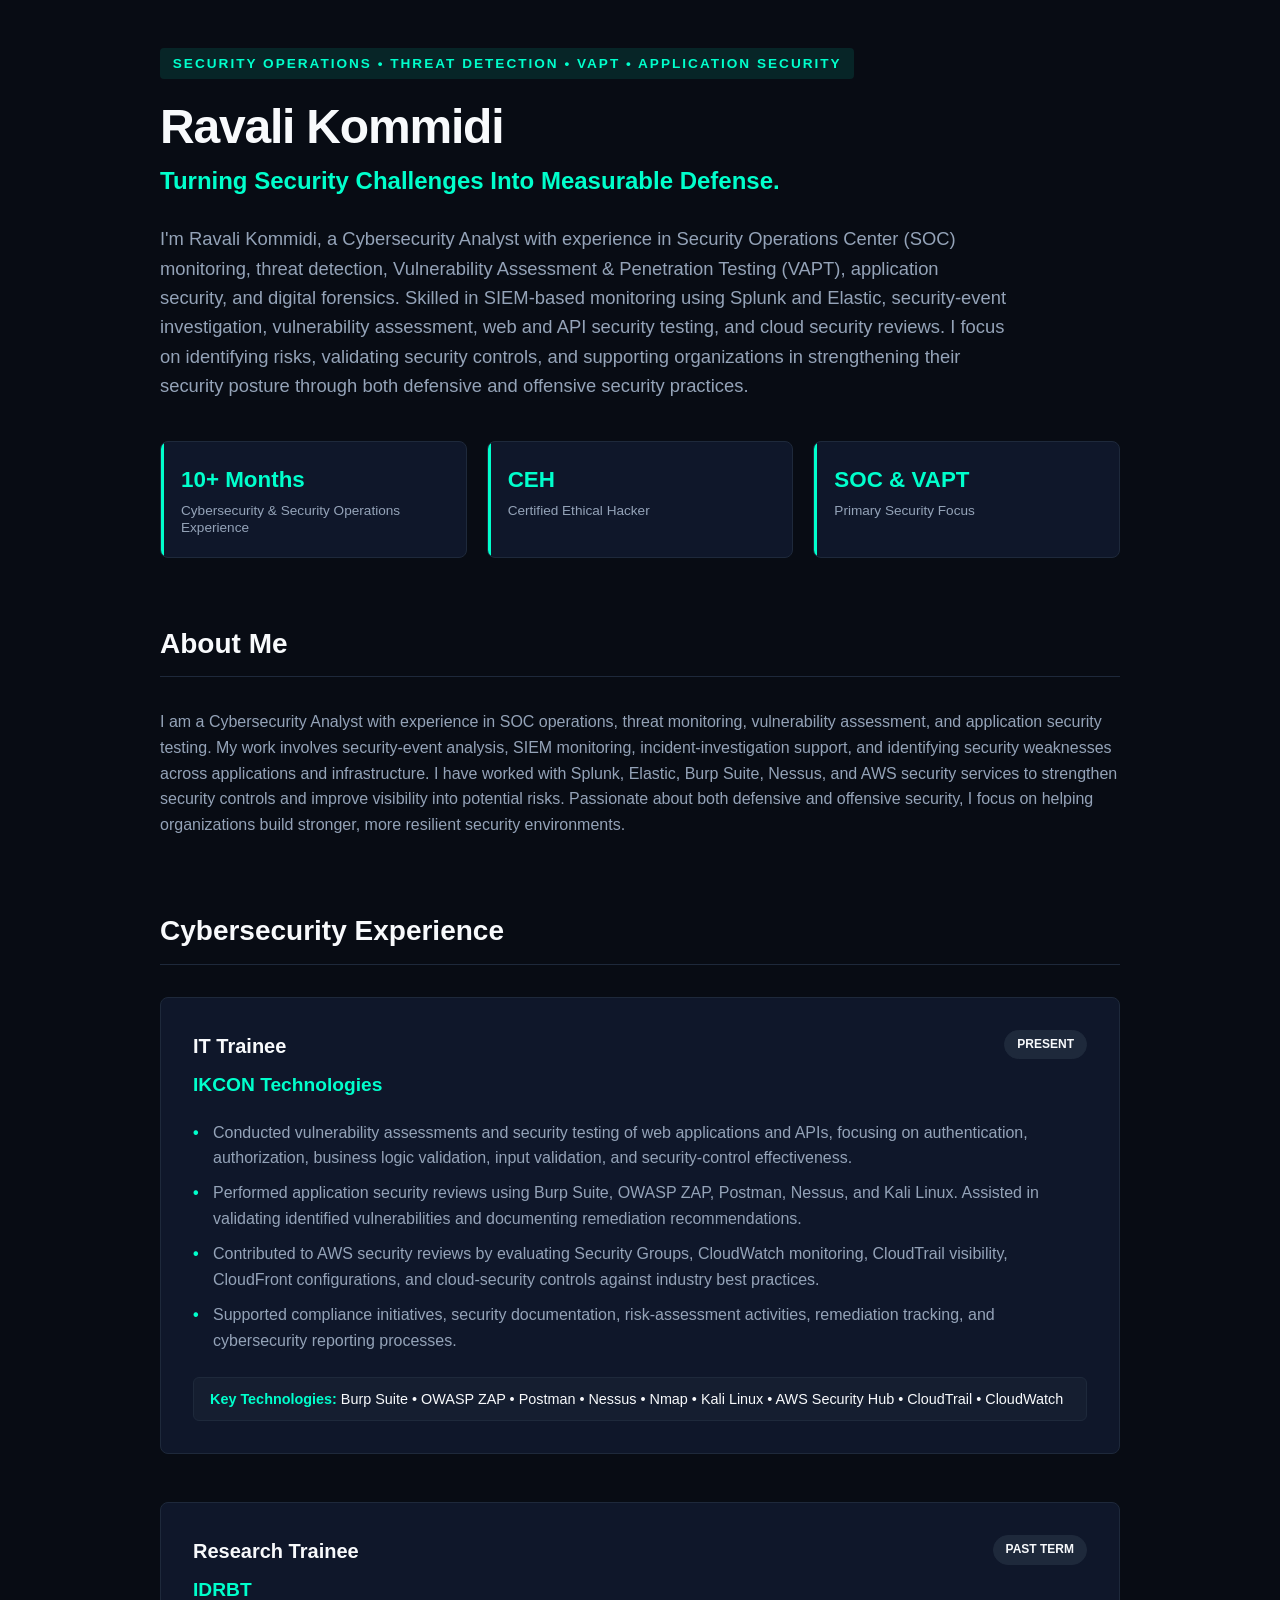
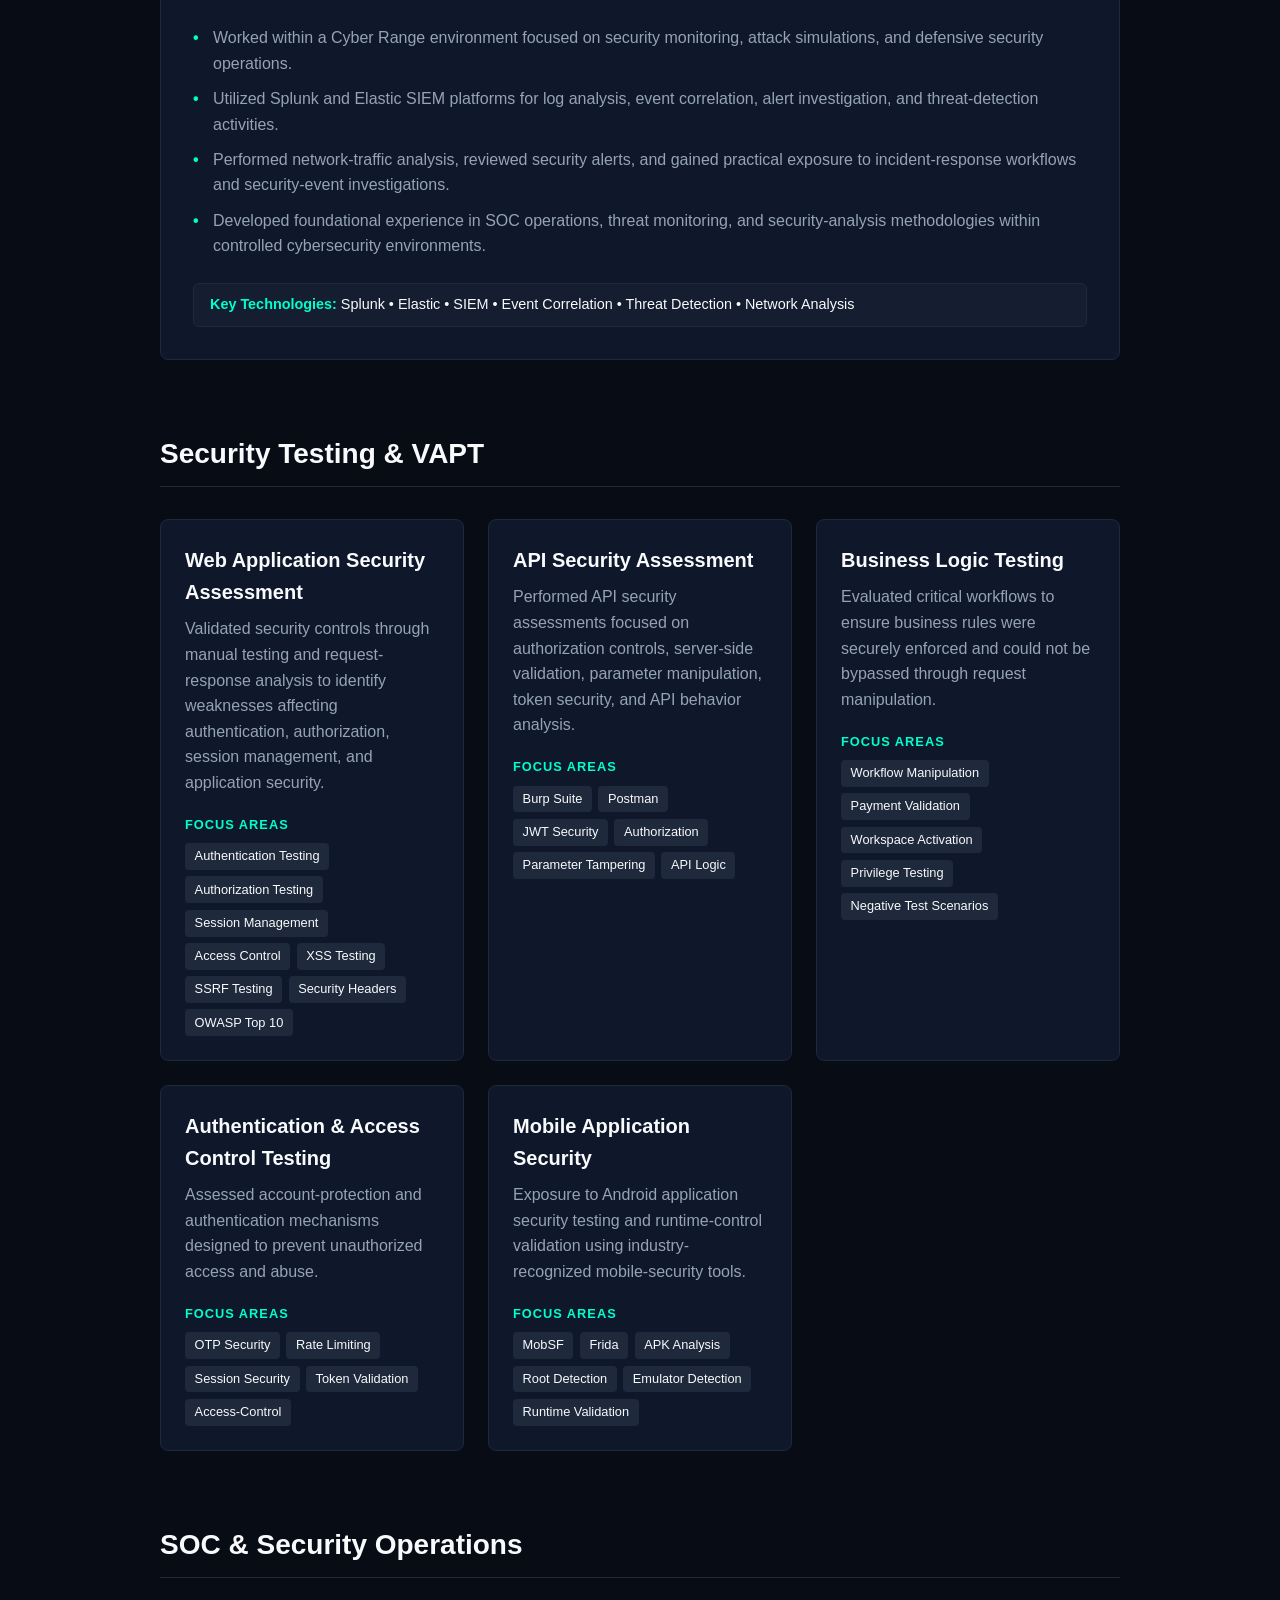
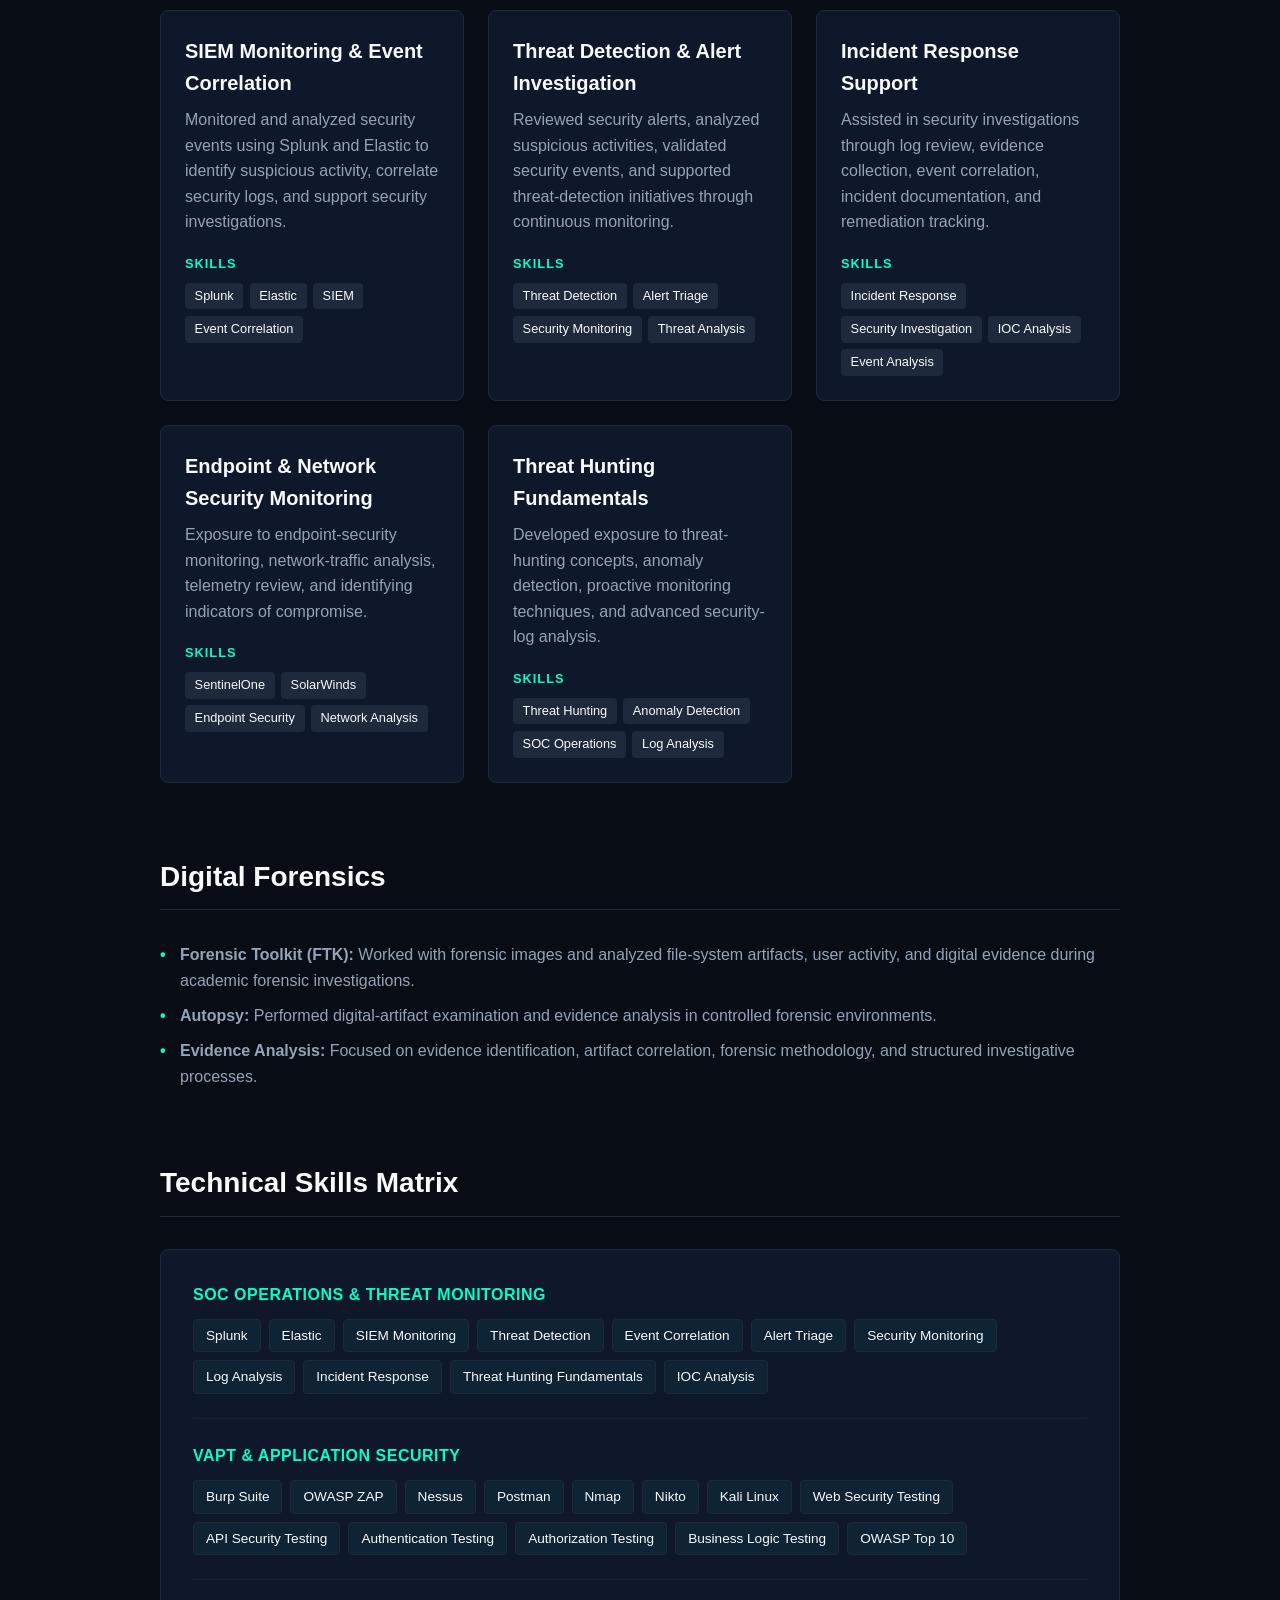
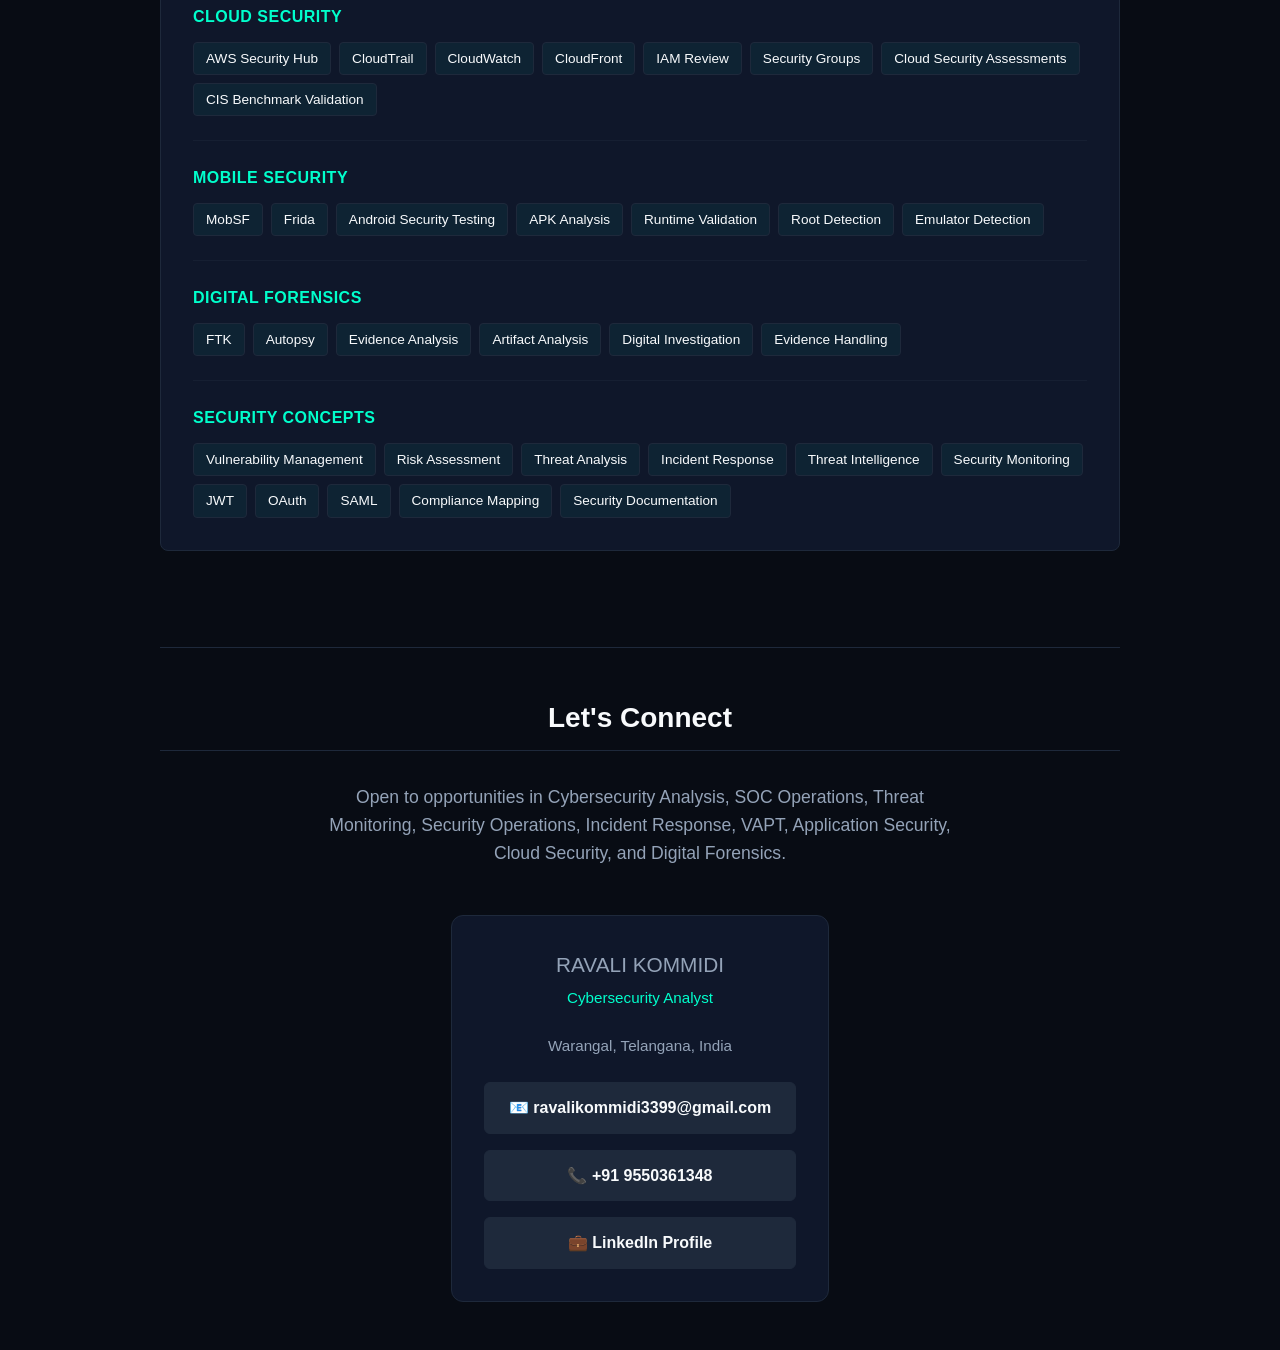
==== index.html @ e57cf54b "Rename portfolio.html to index.html" ====
<!DOCTYPE html>
<html lang="en">
<head>
    <meta charset="UTF-8">
    <meta name="viewport" content="width=device-width, initial-scale=1.0">
    <title>Ravali Kommidi | Cybersecurity Portfolio</title>
    <style>
        :root {
            --bg-color: #080c14;
            --card-bg: #0f172a;
            --text-main: #f8fafc;
            --text-muted: #94a3b8;
            --accent: #00ffcc;
            --accent-glow: rgba(0, 255, 204, 0.1);
            --border: #1e293b;
        }

        * {
            box-sizing: border-box;
            margin: 0;
            padding: 0;
        }

        body {
            background-color: var(--bg-color);
            color: var(--text-main);
            font-family: -apple-system, BlinkMacSystemFont, "Segoe UI", Roboto, sans-serif;
            line-height: 1.6;
            padding: 3rem 1.5rem;
        }

        .container {
            max-width: 960px;
            margin: 0 auto;
        }

        header {
            margin-bottom: 4rem;
        }

        .kicker {
            color: var(--accent);
            text-transform: uppercase;
            font-size: 0.85rem;
            letter-spacing: 2px;
            font-weight: 700;
            margin-bottom: 1.2rem;
            display: inline-block;
            background: var(--accent-glow);
            padding: 0.3rem 0.8rem;
            border-radius: 4px;
        }

        h1 {
            font-size: 3rem;
            line-height: 1.15;
            margin-bottom: 0.5rem;
            font-weight: 800;
            letter-spacing: -0.025em;
        }

        .tagline {
            font-size: 1.5rem;
            color: var(--accent);
            font-weight: 600;
            margin-bottom: 1.5rem;
        }

        .lead {
            font-size: 1.15rem;
            color: var(--text-muted);
            max-width: 850px;
            margin-bottom: 2.5rem;
        }

        .metrics-grid {
            display: grid;
            grid-template-columns: repeat(auto-fit, minmax(220px, 1fr));
            gap: 1.25rem;
            margin-bottom: 2rem;
        }

        .metric-card {
            background: var(--card-bg);
            border: 1px solid var(--border);
            padding: 1.25rem;
            border-radius: 8px;
            position: relative;
            overflow: hidden;
        }

        .metric-card::before {
            content: '';
            position: absolute;
            top: 0;
            left: 0;
            width: 3px;
            height: 100%;
            background: var(--accent);
        }

        .metric-card strong {
            font-size: 1.4rem;
            color: var(--accent);
            display: block;
            margin-bottom: 0.25rem;
        }

        .metric-card span {
            display: block;
            font-size: 0.85rem;
            color: var(--text-muted);
            line-height: 1.3;
        }

        section {
            margin-bottom: 4.5rem;
        }

        h2 {
            font-size: 1.75rem;
            border-bottom: 1px solid var(--border);
            padding-bottom: 0.6rem;
            margin-bottom: 2rem;
            color: var(--text-main);
        }

        h3 {
            font-size: 1.25rem;
            color: var(--text-main);
            margin-bottom: 0.5rem;
        }

        p {
            color: var(--text-muted);
            margin-bottom: 1.2rem;
        }

        ul {
            list-style: none;
            margin-bottom: 1.5rem;
        }

        li {
            color: var(--text-muted);
            position: relative;
            padding-left: 1.25rem;
            margin-bottom: 0.6rem;
        }

        li::before {
            content: '•';
            color: var(--accent);
            position: absolute;
            left: 0;
            font-weight: bold;
        }

        .timeline-item {
            margin-bottom: 3rem;
            background: var(--card-bg);
            border: 1px solid var(--border);
            padding: 2rem;
            border-radius: 8px;
        }

        .item-header {
            display: flex;
            justify-content: space-between;
            align-items: flex-start;
            flex-wrap: wrap;
            gap: 0.5rem;
            margin-bottom: 1.2rem;
        }

        .item-company {
            color: var(--accent);
            font-weight: 700;
            font-size: 1.2rem;
        }

        .item-badge {
            background: #1e293b;
            color: var(--text-main);
            font-size: 0.75rem;
            padding: 0.25rem 0.75rem;
            border-radius: 50px;
            text-transform: uppercase;
            font-weight: 600;
            border: 1px solid var(--border);
        }

        .tech-keys {
            margin-top: 1rem;
            font-size: 0.9rem;
            color: var(--text-main);
            background: rgba(30, 41, 59, 0.4);
            padding: 0.6rem 1rem;
            border-radius: 6px;
            border: 1px solid var(--border);
        }

        .tech-keys strong {
            color: var(--accent);
        }

        .domain-grid {
            display: grid;
            grid-template-columns: repeat(auto-fit, minmax(280px, 1fr));
            gap: 1.5rem;
        }

        .domain-card {
            background: var(--card-bg);
            border: 1px solid var(--border);
            padding: 1.5rem;
            border-radius: 8px;
            transition: border-color 0.25s;
        }

        .domain-card:hover {
            border-color: var(--accent);
        }

        .focus-title {
            font-size: 0.8rem;
            text-transform: uppercase;
            color: var(--accent);
            letter-spacing: 1px;
            margin-top: 1rem;
            margin-bottom: 0.5rem;
            font-weight: 700;
        }

        .focus-tags {
            display: flex;
            flex-wrap: wrap;
            gap: 0.4rem;
        }

        .focus-tag {
            background: #1e293b;
            color: var(--text-main);
            font-size: 0.8rem;
            padding: 0.2rem 0.6rem;
            border-radius: 4px;
        }

        .skills-container {
            background: var(--card-bg);
            border: 1px solid var(--border);
            padding: 2rem;
            border-radius: 8px;
        }

        .skills-row {
            margin-bottom: 1.5rem;
            padding-bottom: 1.5rem;
            border-bottom: 1px solid rgba(30, 41, 59, 0.5);
        }

        .skills-row:last-child {
            margin-bottom: 0;
            padding-bottom: 0;
            border-bottom: none;
        }

        .skills-row h3 {
            font-size: 1rem;
            color: var(--accent);
            margin-bottom: 0.75rem;
            text-transform: uppercase;
            letter-spacing: 0.5px;
        }

        .skills-list {
            display: flex;
            flex-wrap: wrap;
            gap: 0.5rem;
        }

        .skill-badge {
            background: rgba(0, 255, 204, 0.05);
            color: var(--text-main);
            border: 1px solid var(--border);
            font-size: 0.85rem;
            padding: 0.3rem 0.75rem;
            border-radius: 4px;
        }

        footer {
            border-top: 1px solid var(--border);
            padding-top: 3rem;
            margin-top: 6rem;
            text-align: center;
        }

        .connect-box {
            background: var(--card-bg);
            border: 1px solid var(--border);
            padding: 2rem;
            border-radius: 12px;
            display: inline-block;
            min-width: 320px;
            margin-top: 1.5rem;
        }

        .links-flex {
            display: flex;
            flex-direction: column;
            gap: 1rem;
            margin-top: 1.5rem;
        }

        .btn-link {
            background: #1e293b;
            color: var(--text-main);
            text-decoration: none;
            padding: 0.75rem 1.5rem;
            border-radius: 6px;
            font-weight: 600;
            border: 1px solid var(--border);
            transition: all 0.2s;
        }

        .btn-link:hover {
            background: var(--accent);
            color: var(--bg-color);
            border-color: var(--accent);
        }
    </style>
</head>
<body>

<div class="container">

    <header>
        <div class="kicker">
            Security Operations • Threat Detection • VAPT • Application Security
        </div>
        <h1>Ravali Kommidi</h1>
        <div class="tagline">Turning Security Challenges Into Measurable Defense.</div>
        <p class="lead">
            I'm Ravali Kommidi, a Cybersecurity Analyst with experience in Security Operations Center (SOC) monitoring, threat detection, Vulnerability Assessment & Penetration Testing (VAPT), application security, and digital forensics. Skilled in SIEM-based monitoring using Splunk and Elastic, security-event investigation, vulnerability assessment, web and API security testing, and cloud security reviews. I focus on identifying risks, validating security controls, and supporting organizations in strengthening their security posture through both defensive and offensive security practices.
        </p>

        <div class="metrics-grid">
            <div class="metric-card">
                <strong>10+ Months</strong>
                <span>Cybersecurity & Security Operations Experience</span>
            </div>
            <div class="metric-card">
                <strong>CEH</strong>
                <span>Certified Ethical Hacker</span>
            </div>
            <div class="metric-card">
                <strong>SOC & VAPT</strong>
                <span>Primary Security Focus</span>
            </div>
        </div>
    </header>

    <section>
        <h2>About Me</h2>
        <p>
            I am a Cybersecurity Analyst with experience in SOC operations, threat monitoring, vulnerability assessment, and application security testing. My work involves security-event analysis, SIEM monitoring, incident-investigation support, and identifying security weaknesses across applications and infrastructure. I have worked with Splunk, Elastic, Burp Suite, Nessus, and AWS security services to strengthen security controls and improve visibility into potential risks. Passionate about both defensive and offensive security, I focus on helping organizations build stronger, more resilient security environments.
        </p>
    </section>

    <section>
        <h2>Cybersecurity Experience</h2>
        
        <div class="timeline-item">
            <div class="item-header">
                <div>
                    <h3>IT Trainee</h3>
                    <div class="item-company">IKCON Technologies</div>
                </div>
                <span class="item-badge">Present</span>
            </div>
            <ul>
                <li>Conducted vulnerability assessments and security testing of web applications and APIs, focusing on authentication, authorization, business logic validation, input validation, and security-control effectiveness.</li>
                <li>Performed application security reviews using Burp Suite, OWASP ZAP, Postman, Nessus, and Kali Linux. Assisted in validating identified vulnerabilities and documenting remediation recommendations.</li>
                <li>Contributed to AWS security reviews by evaluating Security Groups, CloudWatch monitoring, CloudTrail visibility, CloudFront configurations, and cloud-security controls against industry best practices.</li>
                <li>Supported compliance initiatives, security documentation, risk-assessment activities, remediation tracking, and cybersecurity reporting processes.</li>
            </ul>
            <div class="tech-keys">
                <strong>Key Technologies:</strong> Burp Suite • OWASP ZAP • Postman • Nessus • Nmap • Kali Linux • AWS Security Hub • CloudTrail • CloudWatch
            </div>
        </div>

        <div class="timeline-item">
            <div class="item-header">
                <div>
                    <h3>Research Trainee</h3>
                    <div class="item-company">IDRBT</div>
                </div>
                <span class="item-badge">Past Term</span>
            </div>
            <ul>
                <li>Worked within a Cyber Range environment focused on security monitoring, attack simulations, and defensive security operations.</li>
                <li>Utilized Splunk and Elastic SIEM platforms for log analysis, event correlation, alert investigation, and threat-detection activities.</li>
                <li>Performed network-traffic analysis, reviewed security alerts, and gained practical exposure to incident-response workflows and security-event investigations.</li>
                <li>Developed foundational experience in SOC operations, threat monitoring, and security-analysis methodologies within controlled cybersecurity environments.</li>
            </ul>
            <div class="tech-keys">
                <strong>Key Technologies:</strong> Splunk • Elastic • SIEM • Event Correlation • Threat Detection • Network Analysis
            </div>
        </div>
    </section>

    <section>
        <h2>Security Testing & VAPT</h2>
        <div class="domain-grid">
            
            <div class="domain-card">
                <h3>Web Application Security Assessment</h3>
                <p>Validated security controls through manual testing and request-response analysis to identify weaknesses affecting authentication, authorization, session management, and application security.</p>
                <div class="focus-title">Focus Areas</div>
                <div class="focus-tags">
                    <span class="focus-tag">Authentication Testing</span><span class="focus-tag">Authorization Testing</span>
                    <span class="focus-tag">Session Management</span><span class="focus-tag">Access Control</span>
                    <span class="focus-tag">XSS Testing</span><span class="focus-tag">SSRF Testing</span>
                    <span class="focus-tag">Security Headers</span><span class="focus-tag">OWASP Top 10</span>
                </div>
            </div>

            <div class="domain-card">
                <h3>API Security Assessment</h3>
                <p>Performed API security assessments focused on authorization controls, server-side validation, parameter manipulation, token security, and API behavior analysis.</p>
                <div class="focus-title">Focus Areas</div>
                <div class="focus-tags">
                    <span class="focus-tag">Burp Suite</span><span class="focus-tag">Postman</span>
                    <span class="focus-tag">JWT Security</span><span class="focus-tag">Authorization</span>
                    <span class="focus-tag">Parameter Tampering</span><span class="focus-tag">API Logic</span>
                </div>
            </div>

            <div class="domain-card">
                <h3>Business Logic Testing</h3>
                <p>Evaluated critical workflows to ensure business rules were securely enforced and could not be bypassed through request manipulation.</p>
                <div class="focus-title">Focus Areas</div>
                <div class="focus-tags">
                    <span class="focus-tag">Workflow Manipulation</span><span class="focus-tag">Payment Validation</span>
                    <span class="focus-tag">Workspace Activation</span><span class="focus-tag">Privilege Testing</span>
                    <span class="focus-tag">Negative Test Scenarios</span>
                </div>
            </div>

            <div class="domain-card">
                <h3>Authentication & Access Control Testing</h3>
                <p>Assessed account-protection and authentication mechanisms designed to prevent unauthorized access and abuse.</p>
                <div class="focus-title">Focus Areas</div>
                <div class="focus-tags">
                    <span class="focus-tag">OTP Security</span><span class="focus-tag">Rate Limiting</span>
                    <span class="focus-tag">Session Security</span><span class="focus-tag">Token Validation</span>
                    <span class="focus-tag">Access-Control</span>
                </div>
            </div>

            <div class="domain-card">
                <h3>Mobile Application Security</h3>
                <p>Exposure to Android application security testing and runtime-control validation using industry-recognized mobile-security tools.</p>
                <div class="focus-title">Focus Areas</div>
                <div class="focus-tags">
                    <span class="focus-tag">MobSF</span><span class="focus-tag">Frida</span>
                    <span class="focus-tag">APK Analysis</span><span class="focus-tag">Root Detection</span>
                    <span class="focus-tag">Emulator Detection</span><span class="focus-tag">Runtime Validation</span>
                </div>
            </div>

        </div>
    </section>

    <section>
        <h2>SOC & Security Operations</h2>
        <div class="domain-grid">
            
            <div class="domain-card">
                <h3>SIEM Monitoring & Event Correlation</h3>
                <p>Monitored and analyzed security events using Splunk and Elastic to identify suspicious activity, correlate security logs, and support security investigations.</p>
                <div class="focus-title">Skills</div>
                <div class="focus-tags">
                    <span class="focus-tag">Splunk</span><span class="focus-tag">Elastic</span>
                    <span class="focus-tag">SIEM</span><span class="focus-tag">Event Correlation</span>
                </div>
            </div>

            <div class="domain-card">
                <h3>Threat Detection & Alert Investigation</h3>
                <p>Reviewed security alerts, analyzed suspicious activities, validated security events, and supported threat-detection initiatives through continuous monitoring.</p>
                <div class="focus-title">Skills</div>
                <div class="focus-tags">
                    <span class="focus-tag">Threat Detection</span><span class="focus-tag">Alert Triage</span>
                    <span class="focus-tag">Security Monitoring</span><span class="focus-tag">Threat Analysis</span>
                </div>
            </div>

            <div class="domain-card">
                <h3>Incident Response Support</h3>
                <p>Assisted in security investigations through log review, evidence collection, event correlation, incident documentation, and remediation tracking.</p>
                <div class="focus-title">Skills</div>
                <div class="focus-tags">
                    <span class="focus-tag">Incident Response</span><span class="focus-tag">Security Investigation</span>
                    <span class="focus-tag">IOC Analysis</span><span class="focus-tag">Event Analysis</span>
                </div>
            </div>

            <div class="domain-card">
                <h3>Endpoint & Network Security Monitoring</h3>
                <p>Exposure to endpoint-security monitoring, network-traffic analysis, telemetry review, and identifying indicators of compromise.</p>
                <div class="focus-title">Skills</div>
                <div class="focus-tags">
                    <span class="focus-tag">SentinelOne</span><span class="focus-tag">SolarWinds</span>
                    <span class="skill-tag" style="background:#1e293b; color:var(--text-main); font-size:0.8rem; padding:0.2rem 0.6rem; border-radius:4px;">Endpoint Security</span>
                    <span class="skill-tag" style="background:#1e293b; color:var(--text-main); font-size:0.8rem; padding:0.2rem 0.6rem; border-radius:4px;">Network Analysis</span>
                </div>
            </div>

            <div class="domain-card">
                <h3>Threat Hunting Fundamentals</h3>
                <p>Developed exposure to threat-hunting concepts, anomaly detection, proactive monitoring techniques, and advanced security-log analysis.</p>
                <div class="focus-title">Skills</div>
                <div class="focus-tags">
                    <span class="focus-tag">Threat Hunting</span><span class="focus-tag">Anomaly Detection</span>
                    <span class="focus-tag">SOC Operations</span><span class="focus-tag">Log Analysis</span>
                </div>
            </div>

        </div>
    </section>

    <section>
        <h2>Digital Forensics</h2>
        <ul>
            <li><strong>Forensic Toolkit (FTK):</strong> Worked with forensic images and analyzed file-system artifacts, user activity, and digital evidence during academic forensic investigations.</li>
            <li><strong>Autopsy:</strong> Performed digital-artifact examination and evidence analysis in controlled forensic environments.</li>
            <li><strong>Evidence Analysis:</strong> Focused on evidence identification, artifact correlation, forensic methodology, and structured investigative processes.</li>
        </ul>
    </section>

    <section>
        <h2>Technical Skills Matrix</h2>
        <div class="skills-container">
            
            <div class="skills-row">
                <h3>SOC Operations & Threat Monitoring</h3>
                <div class="skills-list">
                    <span class="skill-badge">Splunk</span><span class="skill-badge">Elastic</span>
                    <span class="skill-badge">SIEM Monitoring</span><span class="skill-badge">Threat Detection</span>
                    <span class="skill-badge">Event Correlation</span><span class="skill-badge">Alert Triage</span>
                    <span class="skill-badge">Security Monitoring</span><span class="skill-badge">Log Analysis</span>
                    <span class="skill-badge">Incident Response</span><span class="skill-badge">Threat Hunting Fundamentals</span>
                    <span class="skill-badge">IOC Analysis</span>
                </div>
            </div>

            <div class="skills-row">
                <h3>VAPT & Application Security</h3>
                <div class="skills-list">
                    <span class="skill-badge">Burp Suite</span><span class="skill-badge">OWASP ZAP</span>
                    <span class="skill-badge">Nessus</span><span class="skill-badge">Postman</span>
                    <span class="skill-badge">Nmap</span><span class="skill-badge">Nikto</span>
                    <span class="skill-badge">Kali Linux</span><span class="skill-badge">Web Security Testing</span>
                    <span class="skill-badge">API Security Testing</span><span class="skill-badge">Authentication Testing</span>
                    <span class="skill-badge">Authorization Testing</span><span class="skill-badge">Business Logic Testing</span>
                    <span class="skill-badge">OWASP Top 10</span>
                </div>
            </div>

            <div class="skills-row">
                <h3>Cloud Security</h3>
                <div class="skills-list">
                    <span class="skill-badge">AWS Security Hub</span><span class="skill-badge">CloudTrail</span>
                    <span class="skill-badge">CloudWatch</span><span class="skill-badge">CloudFront</span>
                    <span class="skill-badge">IAM Review</span><span class="skill-badge">Security Groups</span>
                    <span class="skill-badge">Cloud Security Assessments</span><span class="skill-badge">CIS Benchmark Validation</span>
                </div>
            </div>

            <div class="skills-row">
                <h3>Mobile Security</h3>
                <div class="skills-list">
                    <span class="skill-badge">MobSF</span><span class="skill-badge">Frida</span>
                    <span class="skill-badge">Android Security Testing</span><span class="skill-badge">APK Analysis</span>
                    <span class="skill-badge">Runtime Validation</span><span class="skill-badge">Root Detection</span>
                    <span class="skill-badge">Emulator Detection</span>
                </div>
            </div>

            <div class="skills-row">
                <h3>Digital Forensics</h3>
                <div class="skills-list">
                    <span class="skill-badge">FTK</span><span class="skill-badge">Autopsy</span>
                    <span class="skill-badge">Evidence Analysis</span><span class="skill-badge">Artifact Analysis</span>
                    <span class="skill-badge">Digital Investigation</span><span class="skill-badge">Evidence Handling</span>
                </div>
            </div>

            <div class="skills-row">
                <h3>Security Concepts</h3>
                <div class="skills-list">
                    <span class="skill-badge">Vulnerability Management</span><span class="skill-badge">Risk Assessment</span>
                    <span class="skill-badge">Threat Analysis</span><span class="skill-badge">Incident Response</span>
                    <span class="skill-badge">Threat Intelligence</span><span class="skill-badge">Security Monitoring</span>
                    <span class="skill-badge">JWT</span><span class="skill-badge">OAuth</span>
                    <span class="skill-badge">SAML</span><span class="skill-badge">Compliance Mapping</span>
                    <span class="skill-badge">Security Documentation</span>
                </div>
            </div>

        </div>
    </section>

    <footer>
        <h2>Let's Connect</h2>
        <p style="color: var(--text-muted); font-size: 1.1rem; max-width: 650px; margin: 0 auto 1.5rem auto;">
            Open to opportunities in Cybersecurity Analysis, SOC Operations, Threat Monitoring, Security Operations, Incident Response, VAPT, Application Security, Cloud Security, and Digital Forensics.
        </p>
        
        <div class="connect-box">
            <p style="font-size: 1.3rem; margin-bottom: 0.25rem;">RAVALI KOMMIDI</p>
            <p style="color: var(--accent); font-weight: normal; margin-bottom: 1.5rem; font-size: 0.95rem;">Cybersecurity Analyst</p>
            <p style="color: var(--text-muted); font-weight: normal; margin-bottom: 1.5rem; font-size: 0.95rem;">Warangal, Telangana, India</p>
            <div class="links-flex">
                <a href="mailto:ravalikommidi3399@gmail.com" class="btn-link">📧 ravalikommidi3399@gmail.com</a>
                <a href="tel:+919550361348" class="btn-link">📞 +91 9550361348</a>
                <a href="http://linkedin.com/in/kommidi-ravali-259216221" target="_blank" class="btn-link">💼 LinkedIn Profile</a>
            </div>
        </div>
    </footer>

</div>

</body>
</html>
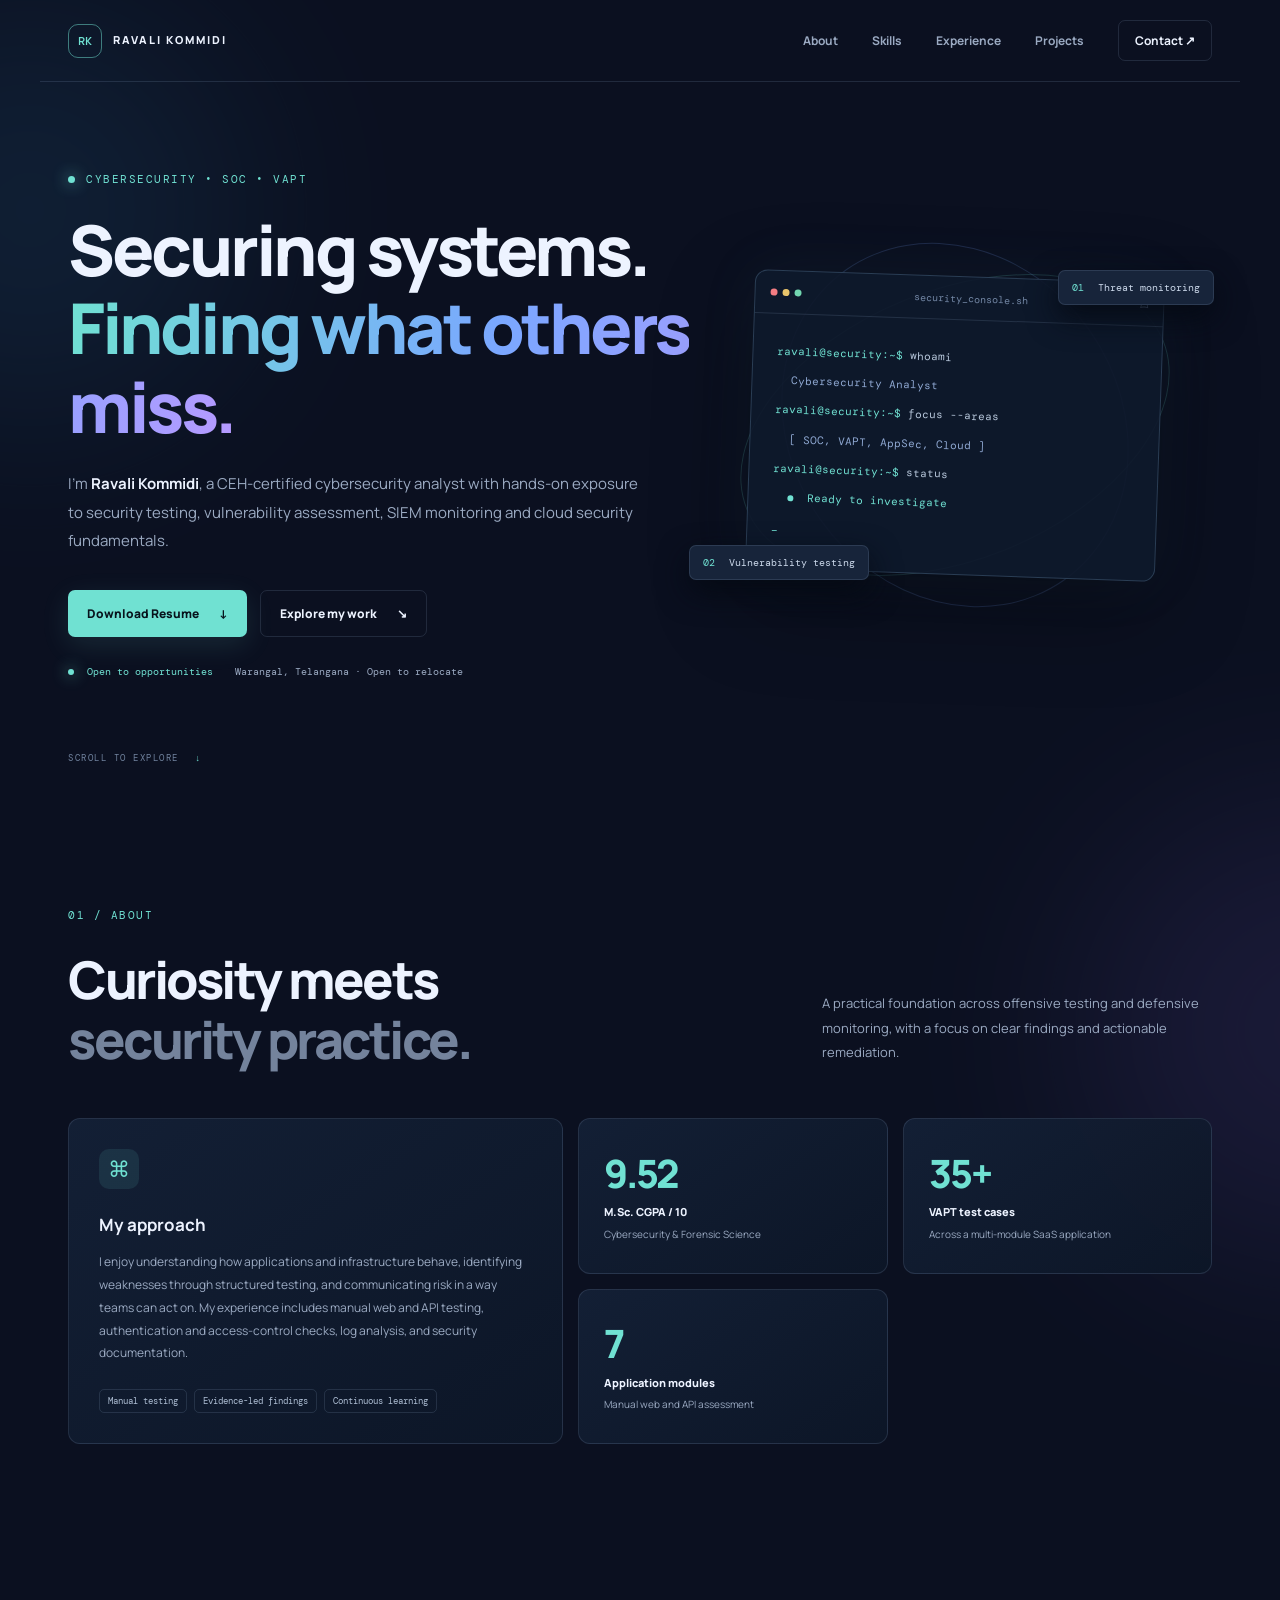
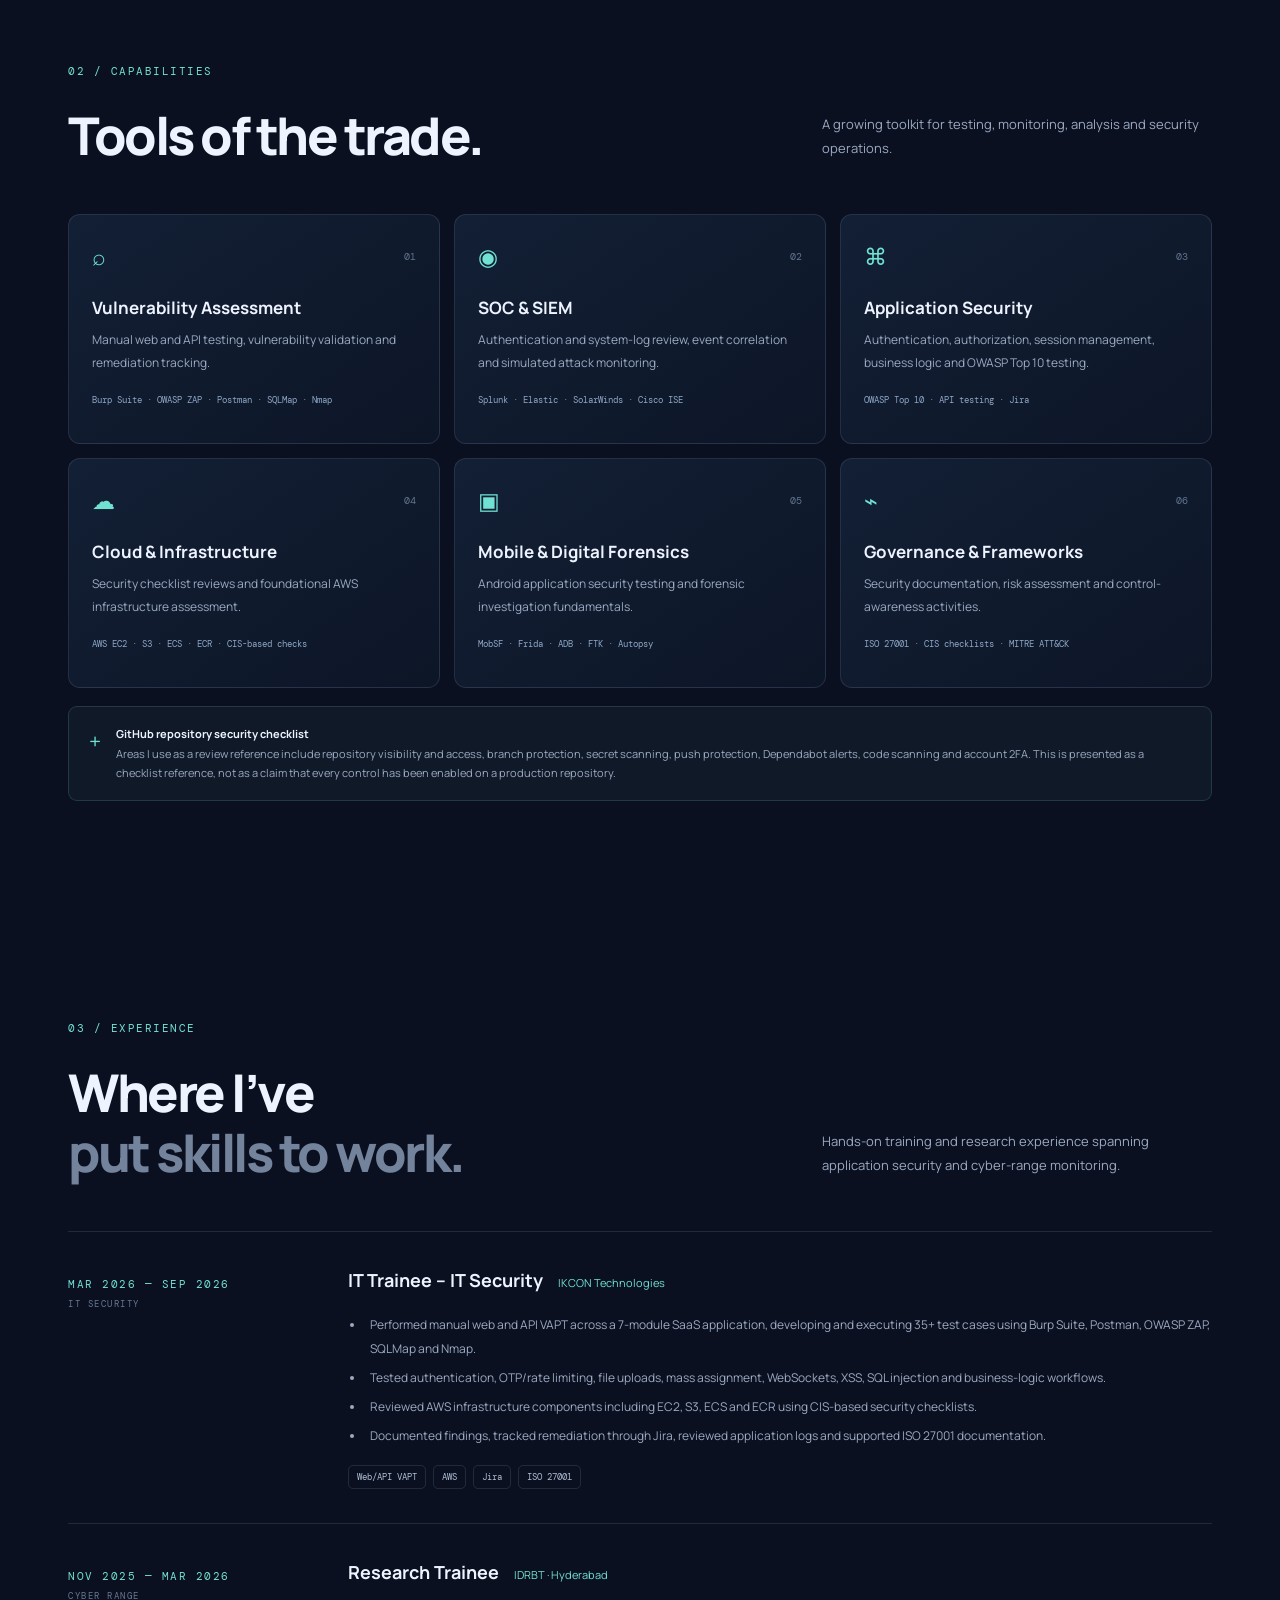
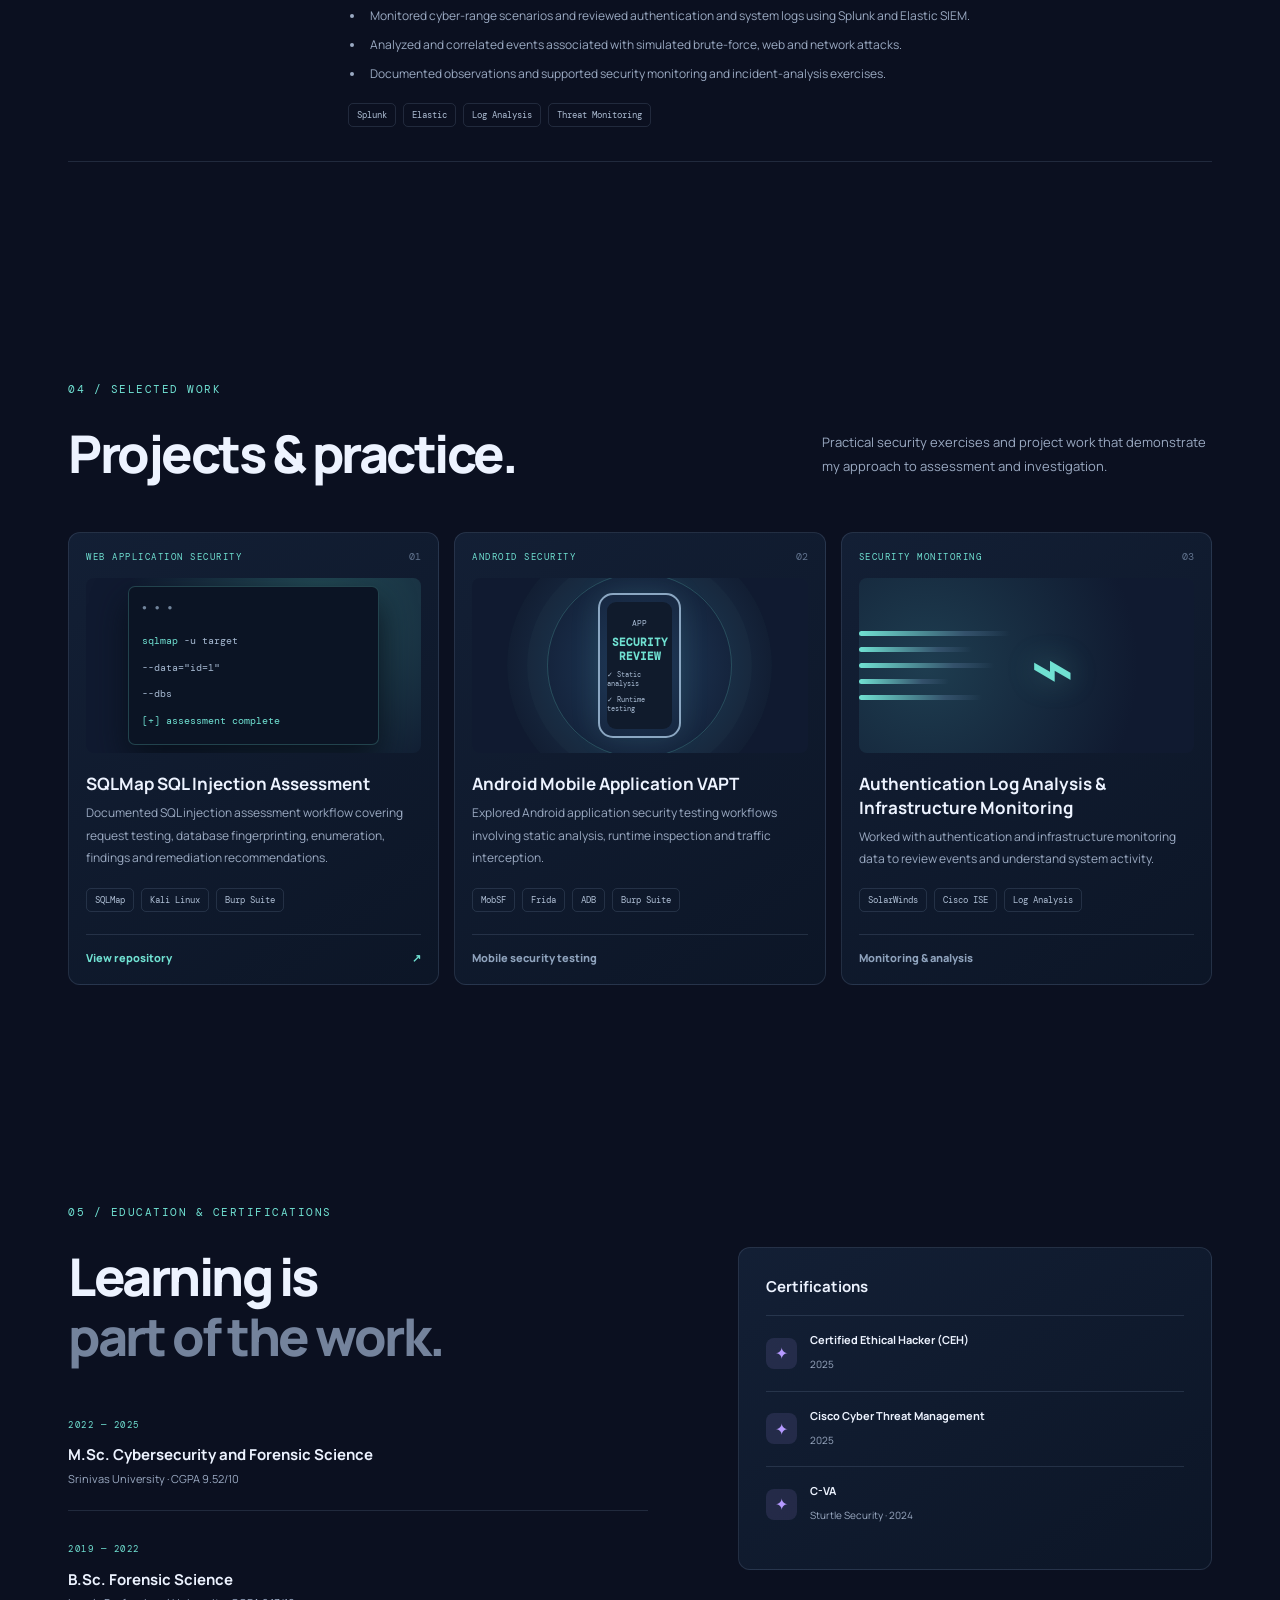
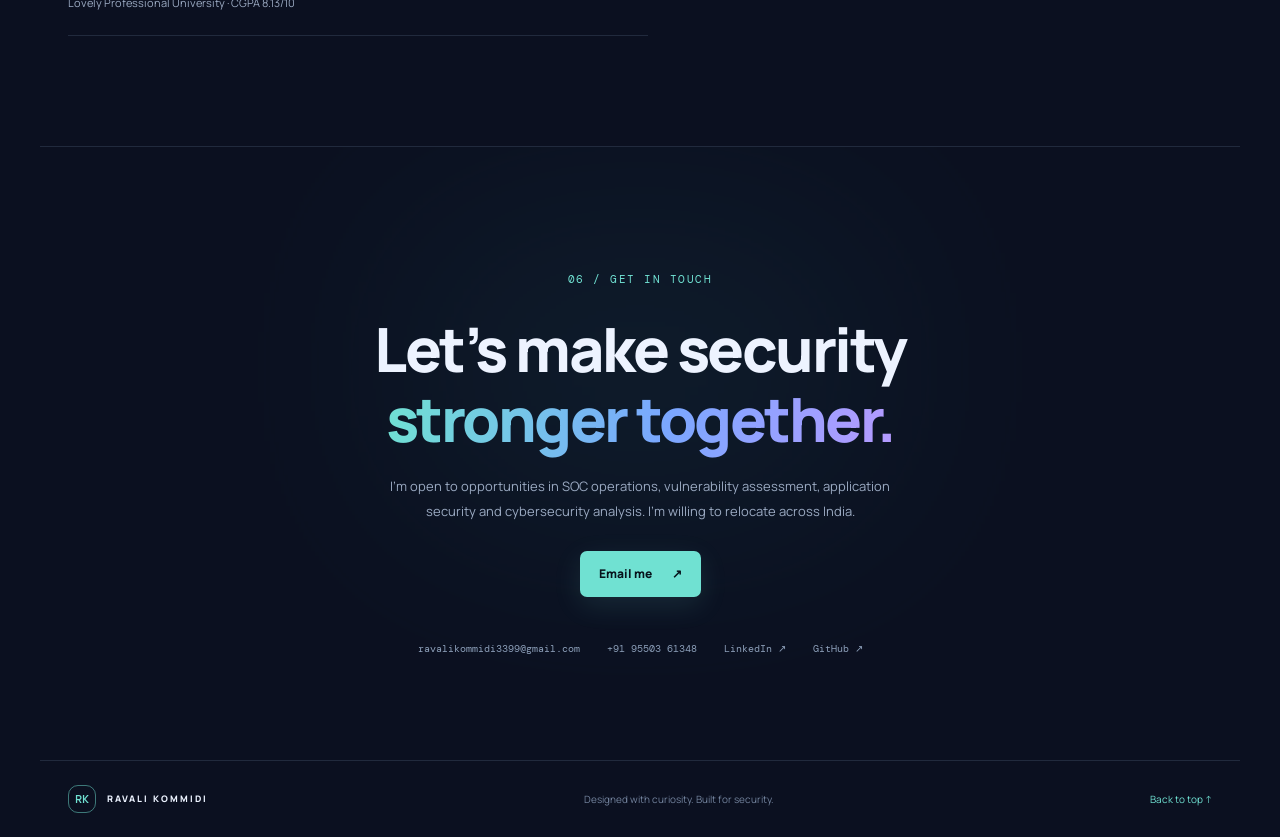
==== commit 262a0e5b: "Add files via upload" ====
--- a/index.html
+++ b/index.html
@@ -1,636 +1,119 @@
 <!DOCTYPE html>
 <html lang="en">
 <head>
-    <meta charset="UTF-8">
-    <meta name="viewport" content="width=device-width, initial-scale=1.0">
-    <title>Ravali Kommidi | Cybersecurity Portfolio</title>
-    <style>
-        :root {
-            --bg-color: #080c14;
-            --card-bg: #0f172a;
-            --text-main: #f8fafc;
-            --text-muted: #94a3b8;
-            --accent: #00ffcc;
-            --accent-glow: rgba(0, 255, 204, 0.1);
-            --border: #1e293b;
-        }
-
-        * {
-            box-sizing: border-box;
-            margin: 0;
-            padding: 0;
-        }
-
-        body {
-            background-color: var(--bg-color);
-            color: var(--text-main);
-            font-family: -apple-system, BlinkMacSystemFont, "Segoe UI", Roboto, sans-serif;
-            line-height: 1.6;
-            padding: 3rem 1.5rem;
-        }
-
-        .container {
-            max-width: 960px;
-            margin: 0 auto;
-        }
-
-        header {
-            margin-bottom: 4rem;
-        }
-
-        .kicker {
-            color: var(--accent);
-            text-transform: uppercase;
-            font-size: 0.85rem;
-            letter-spacing: 2px;
-            font-weight: 700;
-            margin-bottom: 1.2rem;
-            display: inline-block;
-            background: var(--accent-glow);
-            padding: 0.3rem 0.8rem;
-            border-radius: 4px;
-        }
-
-        h1 {
-            font-size: 3rem;
-            line-height: 1.15;
-            margin-bottom: 0.5rem;
-            font-weight: 800;
-            letter-spacing: -0.025em;
-        }
-
-        .tagline {
-            font-size: 1.5rem;
-            color: var(--accent);
-            font-weight: 600;
-            margin-bottom: 1.5rem;
-        }
-
-        .lead {
-            font-size: 1.15rem;
-            color: var(--text-muted);
-            max-width: 850px;
-            margin-bottom: 2.5rem;
-        }
-
-        .metrics-grid {
-            display: grid;
-            grid-template-columns: repeat(auto-fit, minmax(220px, 1fr));
-            gap: 1.25rem;
-            margin-bottom: 2rem;
-        }
-
-        .metric-card {
-            background: var(--card-bg);
-            border: 1px solid var(--border);
-            padding: 1.25rem;
-            border-radius: 8px;
-            position: relative;
-            overflow: hidden;
-        }
-
-        .metric-card::before {
-            content: '';
-            position: absolute;
-            top: 0;
-            left: 0;
-            width: 3px;
-            height: 100%;
-            background: var(--accent);
-        }
-
-        .metric-card strong {
-            font-size: 1.4rem;
-            color: var(--accent);
-            display: block;
-            margin-bottom: 0.25rem;
-        }
-
-        .metric-card span {
-            display: block;
-            font-size: 0.85rem;
-            color: var(--text-muted);
-            line-height: 1.3;
-        }
-
-        section {
-            margin-bottom: 4.5rem;
-        }
-
-        h2 {
-            font-size: 1.75rem;
-            border-bottom: 1px solid var(--border);
-            padding-bottom: 0.6rem;
-            margin-bottom: 2rem;
-            color: var(--text-main);
-        }
-
-        h3 {
-            font-size: 1.25rem;
-            color: var(--text-main);
-            margin-bottom: 0.5rem;
-        }
-
-        p {
-            color: var(--text-muted);
-            margin-bottom: 1.2rem;
-        }
-
-        ul {
-            list-style: none;
-            margin-bottom: 1.5rem;
-        }
-
-        li {
-            color: var(--text-muted);
-            position: relative;
-            padding-left: 1.25rem;
-            margin-bottom: 0.6rem;
-        }
-
-        li::before {
-            content: '•';
-            color: var(--accent);
-            position: absolute;
-            left: 0;
-            font-weight: bold;
-        }
-
-        .timeline-item {
-            margin-bottom: 3rem;
-            background: var(--card-bg);
-            border: 1px solid var(--border);
-            padding: 2rem;
-            border-radius: 8px;
-        }
-
-        .item-header {
-            display: flex;
-            justify-content: space-between;
-            align-items: flex-start;
-            flex-wrap: wrap;
-            gap: 0.5rem;
-            margin-bottom: 1.2rem;
-        }
-
-        .item-company {
-            color: var(--accent);
-            font-weight: 700;
-            font-size: 1.2rem;
-        }
-
-        .item-badge {
-            background: #1e293b;
-            color: var(--text-main);
-            font-size: 0.75rem;
-            padding: 0.25rem 0.75rem;
-            border-radius: 50px;
-            text-transform: uppercase;
-            font-weight: 600;
-            border: 1px solid var(--border);
-        }
-
-        .tech-keys {
-            margin-top: 1rem;
-            font-size: 0.9rem;
-            color: var(--text-main);
-            background: rgba(30, 41, 59, 0.4);
-            padding: 0.6rem 1rem;
-            border-radius: 6px;
-            border: 1px solid var(--border);
-        }
-
-        .tech-keys strong {
-            color: var(--accent);
-        }
-
-        .domain-grid {
-            display: grid;
-            grid-template-columns: repeat(auto-fit, minmax(280px, 1fr));
-            gap: 1.5rem;
-        }
-
-        .domain-card {
-            background: var(--card-bg);
-            border: 1px solid var(--border);
-            padding: 1.5rem;
-            border-radius: 8px;
-            transition: border-color 0.25s;
-        }
-
-        .domain-card:hover {
-            border-color: var(--accent);
-        }
-
-        .focus-title {
-            font-size: 0.8rem;
-            text-transform: uppercase;
-            color: var(--accent);
-            letter-spacing: 1px;
-            margin-top: 1rem;
-            margin-bottom: 0.5rem;
-            font-weight: 700;
-        }
-
-        .focus-tags {
-            display: flex;
-            flex-wrap: wrap;
-            gap: 0.4rem;
-        }
-
-        .focus-tag {
-            background: #1e293b;
-            color: var(--text-main);
-            font-size: 0.8rem;
-            padding: 0.2rem 0.6rem;
-            border-radius: 4px;
-        }
-
-        .skills-container {
-            background: var(--card-bg);
-            border: 1px solid var(--border);
-            padding: 2rem;
-            border-radius: 8px;
-        }
-
-        .skills-row {
-            margin-bottom: 1.5rem;
-            padding-bottom: 1.5rem;
-            border-bottom: 1px solid rgba(30, 41, 59, 0.5);
-        }
-
-        .skills-row:last-child {
-            margin-bottom: 0;
-            padding-bottom: 0;
-            border-bottom: none;
-        }
-
-        .skills-row h3 {
-            font-size: 1rem;
-            color: var(--accent);
-            margin-bottom: 0.75rem;
-            text-transform: uppercase;
-            letter-spacing: 0.5px;
-        }
-
-        .skills-list {
-            display: flex;
-            flex-wrap: wrap;
-            gap: 0.5rem;
-        }
-
-        .skill-badge {
-            background: rgba(0, 255, 204, 0.05);
-            color: var(--text-main);
-            border: 1px solid var(--border);
-            font-size: 0.85rem;
-            padding: 0.3rem 0.75rem;
-            border-radius: 4px;
-        }
-
-        footer {
-            border-top: 1px solid var(--border);
-            padding-top: 3rem;
-            margin-top: 6rem;
-            text-align: center;
-        }
-
-        .connect-box {
-            background: var(--card-bg);
-            border: 1px solid var(--border);
-            padding: 2rem;
-            border-radius: 12px;
-            display: inline-block;
-            min-width: 320px;
-            margin-top: 1.5rem;
-        }
-
-        .links-flex {
-            display: flex;
-            flex-direction: column;
-            gap: 1rem;
-            margin-top: 1.5rem;
-        }
-
-        .btn-link {
-            background: #1e293b;
-            color: var(--text-main);
-            text-decoration: none;
-            padding: 0.75rem 1.5rem;
-            border-radius: 6px;
-            font-weight: 600;
-            border: 1px solid var(--border);
-            transition: all 0.2s;
-        }
-
-        .btn-link:hover {
-            background: var(--accent);
-            color: var(--bg-color);
-            border-color: var(--accent);
-        }
-    </style>
+  <meta charset="UTF-8" />
+  <meta name="viewport" content="width=device-width, initial-scale=1.0" />
+  <meta name="description" content="Ravali Kommidi — Cybersecurity Analyst portfolio showcasing SOC, VAPT, application security, SIEM and cloud security work." />
+  <meta name="theme-color" content="#0b1020" />
+  <title>Ravali Kommidi | Cybersecurity Analyst</title>
+  <link rel="preconnect" href="https://fonts.googleapis.com">
+  <link rel="preconnect" href="https://fonts.gstatic.com" crossorigin>
+  <link href="https://fonts.googleapis.com/css2?family=DM+Mono:wght@400;500&family=Manrope:wght@400;500;600;700;800&display=swap" rel="stylesheet">
+  <link rel="stylesheet" href="style.css" />
 </head>
 <body>
+  <div class="ambient ambient-one"></div><div class="ambient ambient-two"></div>
+  <header class="site-header">
+    <a class="brand" href="#home" aria-label="Ravali Kommidi home"><span class="brand-mark">RK</span><span>RAVALI KOMMIDI</span></a>
+    <button class="menu-toggle" aria-label="Toggle navigation" aria-expanded="false">☰</button>
+    <nav class="nav-links">
+      <a href="#about">About</a><a href="#skills">Skills</a><a href="#experience">Experience</a><a href="#projects">Projects</a><a href="#contact" class="nav-cta">Contact ↗</a>
+    </nav>
+  </header>
 
-<div class="container">
-
-    <header>
-        <div class="kicker">
-            Security Operations • Threat Detection • VAPT • Application Security
+  <main>
+    <section class="hero section" id="home">
+      <div class="hero-copy">
+        <div class="eyebrow"><span class="pulse"></span> CYBERSECURITY • SOC • VAPT</div>
+        <h1>Securing systems.<br><span class="gradient-text">Finding what others miss.</span></h1>
+        <p class="hero-intro">I’m <strong>Ravali Kommidi</strong>, a CEH-certified cybersecurity analyst with hands-on exposure to security testing, vulnerability assessment, SIEM monitoring and cloud security fundamentals.</p>
+        <div class="hero-actions">
+          <a class="button button-primary" href="Ravali_Kommidi_Resume.pdf" download>Download Resume <span>↓</span></a>
+          <a class="button button-ghost" href="#projects">Explore my work <span>↘</span></a>
         </div>
-        <h1>Ravali Kommidi</h1>
-        <div class="tagline">Turning Security Challenges Into Measurable Defense.</div>
-        <p class="lead">
-            I'm Ravali Kommidi, a Cybersecurity Analyst with experience in Security Operations Center (SOC) monitoring, threat detection, Vulnerability Assessment & Penetration Testing (VAPT), application security, and digital forensics. Skilled in SIEM-based monitoring using Splunk and Elastic, security-event investigation, vulnerability assessment, web and API security testing, and cloud security reviews. I focus on identifying risks, validating security controls, and supporting organizations in strengthening their security posture through both defensive and offensive security practices.
-        </p>
-
-        <div class="metrics-grid">
-            <div class="metric-card">
-                <strong>10+ Months</strong>
-                <span>Cybersecurity & Security Operations Experience</span>
-            </div>
-            <div class="metric-card">
-                <strong>CEH</strong>
-                <span>Certified Ethical Hacker</span>
-            </div>
-            <div class="metric-card">
-                <strong>SOC & VAPT</strong>
-                <span>Primary Security Focus</span>
-            </div>
+        <div class="hero-meta"><span><i class="meta-dot"></i> Open to opportunities</span><span>Warangal, Telangana · Open to relocate</span></div>
+      </div>
+      <div class="hero-visual" aria-label="Cybersecurity terminal illustration">
+        <div class="orbit orbit-a"></div><div class="orbit orbit-b"></div>
+        <div class="terminal-card">
+          <div class="terminal-top"><div class="traffic"><b></b><b></b><b></b></div><span>security_console.sh</span><span class="terminal-lock">⌑</span></div>
+          <div class="terminal-body">
+            <p><span class="prompt">ravali@security:~$</span> whoami</p>
+            <p class="terminal-output">Cybersecurity Analyst</p>
+            <p><span class="prompt">ravali@security:~$</span> focus --areas</p>
+            <p class="terminal-output">[ SOC, VAPT, AppSec, Cloud ]</p>
+            <p><span class="prompt">ravali@security:~$</span> status</p>
+            <p class="status-line"><span class="status-indicator"></span> Ready to investigate</p>
+            <div class="terminal-cursor">_</div>
+          </div>
         </div>
-    </header>
-
-    <section>
-        <h2>About Me</h2>
-        <p>
-            I am a Cybersecurity Analyst with experience in SOC operations, threat monitoring, vulnerability assessment, and application security testing. My work involves security-event analysis, SIEM monitoring, incident-investigation support, and identifying security weaknesses across applications and infrastructure. I have worked with Splunk, Elastic, Burp Suite, Nessus, and AWS security services to strengthen security controls and improve visibility into potential risks. Passionate about both defensive and offensive security, I focus on helping organizations build stronger, more resilient security environments.
-        </p>
+        <div class="floating-chip chip-top"><span>01</span> Threat monitoring</div>
+        <div class="floating-chip chip-bottom"><span>02</span> Vulnerability testing</div>
+      </div>
+      <a class="scroll-cue" href="#about">SCROLL TO EXPLORE <span>↓</span></a>
     </section>
 
-    <section>
-        <h2>Cybersecurity Experience</h2>
-        
-        <div class="timeline-item">
-            <div class="item-header">
-                <div>
-                    <h3>IT Trainee</h3>
-                    <div class="item-company">IKCON Technologies</div>
-                </div>
-                <span class="item-badge">Present</span>
-            </div>
-            <ul>
-                <li>Conducted vulnerability assessments and security testing of web applications and APIs, focusing on authentication, authorization, business logic validation, input validation, and security-control effectiveness.</li>
-                <li>Performed application security reviews using Burp Suite, OWASP ZAP, Postman, Nessus, and Kali Linux. Assisted in validating identified vulnerabilities and documenting remediation recommendations.</li>
-                <li>Contributed to AWS security reviews by evaluating Security Groups, CloudWatch monitoring, CloudTrail visibility, CloudFront configurations, and cloud-security controls against industry best practices.</li>
-                <li>Supported compliance initiatives, security documentation, risk-assessment activities, remediation tracking, and cybersecurity reporting processes.</li>
-            </ul>
-            <div class="tech-keys">
-                <strong>Key Technologies:</strong> Burp Suite • OWASP ZAP • Postman • Nessus • Nmap • Kali Linux • AWS Security Hub • CloudTrail • CloudWatch
-            </div>
-        </div>
-
-        <div class="timeline-item">
-            <div class="item-header">
-                <div>
-                    <h3>Research Trainee</h3>
-                    <div class="item-company">IDRBT</div>
-                </div>
-                <span class="item-badge">Past Term</span>
-            </div>
-            <ul>
-                <li>Worked within a Cyber Range environment focused on security monitoring, attack simulations, and defensive security operations.</li>
-                <li>Utilized Splunk and Elastic SIEM platforms for log analysis, event correlation, alert investigation, and threat-detection activities.</li>
-                <li>Performed network-traffic analysis, reviewed security alerts, and gained practical exposure to incident-response workflows and security-event investigations.</li>
-                <li>Developed foundational experience in SOC operations, threat monitoring, and security-analysis methodologies within controlled cybersecurity environments.</li>
-            </ul>
-            <div class="tech-keys">
-                <strong>Key Technologies:</strong> Splunk • Elastic • SIEM • Event Correlation • Threat Detection • Network Analysis
-            </div>
-        </div>
+    <section class="section about-section" id="about">
+      <div class="section-kicker">01 / ABOUT</div>
+      <div class="section-heading-row"><h2>Curiosity meets<br><span class="muted-heading">security practice.</span></h2><p class="section-lead">A practical foundation across offensive testing and defensive monitoring, with a focus on clear findings and actionable remediation.</p></div>
+      <div class="about-grid">
+        <article class="about-card about-main"><div class="card-icon">⌘</div><h3>My approach</h3><p>I enjoy understanding how applications and infrastructure behave, identifying weaknesses through structured testing, and communicating risk in a way teams can act on. My experience includes manual web and API testing, authentication and access-control checks, log analysis, and security documentation.</p><div class="tag-row"><span>Manual testing</span><span>Evidence-led findings</span><span>Continuous learning</span></div></article>
+        <article class="stat-card"><span class="stat-number">9.52</span><span class="stat-label">M.Sc. CGPA / 10</span><span class="stat-foot">Cybersecurity & Forensic Science</span></article>
+        <article class="stat-card"><span class="stat-number">35+</span><span class="stat-label">VAPT test cases</span><span class="stat-foot">Across a multi-module SaaS application</span></article>
+        <article class="stat-card"><span class="stat-number">7</span><span class="stat-label">Application modules</span><span class="stat-foot">Manual web and API assessment</span></article>
+      </div>
     </section>
 
-    <section>
-        <h2>Security Testing & VAPT</h2>
-        <div class="domain-grid">
-            
-            <div class="domain-card">
-                <h3>Web Application Security Assessment</h3>
-                <p>Validated security controls through manual testing and request-response analysis to identify weaknesses affecting authentication, authorization, session management, and application security.</p>
-                <div class="focus-title">Focus Areas</div>
-                <div class="focus-tags">
-                    <span class="focus-tag">Authentication Testing</span><span class="focus-tag">Authorization Testing</span>
-                    <span class="focus-tag">Session Management</span><span class="focus-tag">Access Control</span>
-                    <span class="focus-tag">XSS Testing</span><span class="focus-tag">SSRF Testing</span>
-                    <span class="focus-tag">Security Headers</span><span class="focus-tag">OWASP Top 10</span>
-                </div>
-            </div>
-
-            <div class="domain-card">
-                <h3>API Security Assessment</h3>
-                <p>Performed API security assessments focused on authorization controls, server-side validation, parameter manipulation, token security, and API behavior analysis.</p>
-                <div class="focus-title">Focus Areas</div>
-                <div class="focus-tags">
-                    <span class="focus-tag">Burp Suite</span><span class="focus-tag">Postman</span>
-                    <span class="focus-tag">JWT Security</span><span class="focus-tag">Authorization</span>
-                    <span class="focus-tag">Parameter Tampering</span><span class="focus-tag">API Logic</span>
-                </div>
-            </div>
-
-            <div class="domain-card">
-                <h3>Business Logic Testing</h3>
-                <p>Evaluated critical workflows to ensure business rules were securely enforced and could not be bypassed through request manipulation.</p>
-                <div class="focus-title">Focus Areas</div>
-                <div class="focus-tags">
-                    <span class="focus-tag">Workflow Manipulation</span><span class="focus-tag">Payment Validation</span>
-                    <span class="focus-tag">Workspace Activation</span><span class="focus-tag">Privilege Testing</span>
-                    <span class="focus-tag">Negative Test Scenarios</span>
-                </div>
-            </div>
-
-            <div class="domain-card">
-                <h3>Authentication & Access Control Testing</h3>
-                <p>Assessed account-protection and authentication mechanisms designed to prevent unauthorized access and abuse.</p>
-                <div class="focus-title">Focus Areas</div>
-                <div class="focus-tags">
-                    <span class="focus-tag">OTP Security</span><span class="focus-tag">Rate Limiting</span>
-                    <span class="focus-tag">Session Security</span><span class="focus-tag">Token Validation</span>
-                    <span class="focus-tag">Access-Control</span>
-                </div>
-            </div>
-
-            <div class="domain-card">
-                <h3>Mobile Application Security</h3>
-                <p>Exposure to Android application security testing and runtime-control validation using industry-recognized mobile-security tools.</p>
-                <div class="focus-title">Focus Areas</div>
-                <div class="focus-tags">
-                    <span class="focus-tag">MobSF</span><span class="focus-tag">Frida</span>
-                    <span class="focus-tag">APK Analysis</span><span class="focus-tag">Root Detection</span>
-                    <span class="focus-tag">Emulator Detection</span><span class="focus-tag">Runtime Validation</span>
-                </div>
-            </div>
-
-        </div>
+    <section class="section skills-section" id="skills">
+      <div class="section-kicker">02 / CAPABILITIES</div>
+      <div class="section-heading-row"><h2>Tools of the trade.</h2><p class="section-lead">A growing toolkit for testing, monitoring, analysis and security operations.</p></div>
+      <div class="skill-grid">
+        <article class="skill-card"><div class="skill-head"><span class="skill-symbol">⌕</span><span class="skill-index">01</span></div><h3>Vulnerability Assessment</h3><p>Manual web and API testing, vulnerability validation and remediation tracking.</p><div class="skill-tags">Burp Suite · OWASP ZAP · Postman · SQLMap · Nmap</div></article>
+        <article class="skill-card"><div class="skill-head"><span class="skill-symbol">◉</span><span class="skill-index">02</span></div><h3>SOC & SIEM</h3><p>Authentication and system-log review, event correlation and simulated attack monitoring.</p><div class="skill-tags">Splunk · Elastic · SolarWinds · Cisco ISE</div></article>
+        <article class="skill-card"><div class="skill-head"><span class="skill-symbol">⌘</span><span class="skill-index">03</span></div><h3>Application Security</h3><p>Authentication, authorization, session management, business logic and OWASP Top 10 testing.</p><div class="skill-tags">OWASP Top 10 · API testing · Jira</div></article>
+        <article class="skill-card"><div class="skill-head"><span class="skill-symbol">☁</span><span class="skill-index">04</span></div><h3>Cloud & Infrastructure</h3><p>Security checklist reviews and foundational AWS infrastructure assessment.</p><div class="skill-tags">AWS EC2 · S3 · ECS · ECR · CIS-based checks</div></article>
+        <article class="skill-card"><div class="skill-head"><span class="skill-symbol">▣</span><span class="skill-index">05</span></div><h3>Mobile & Digital Forensics</h3><p>Android application security testing and forensic investigation fundamentals.</p><div class="skill-tags">MobSF · Frida · ADB · FTK · Autopsy</div></article>
+        <article class="skill-card"><div class="skill-head"><span class="skill-symbol">⌁</span><span class="skill-index">06</span></div><h3>Governance & Frameworks</h3><p>Security documentation, risk assessment and control-awareness activities.</p><div class="skill-tags">ISO 27001 · CIS checklists · MITRE ATT&CK</div></article>
+      </div>
+      <div class="checklist-note"><span class="note-mark">+</span><p><strong>GitHub repository security checklist</strong><br>Areas I use as a review reference include repository visibility and access, branch protection, secret scanning, push protection, Dependabot alerts, code scanning and account 2FA. This is presented as a checklist reference, not as a claim that every control has been enabled on a production repository.</p></div>
     </section>
 
-    <section>
-        <h2>SOC & Security Operations</h2>
-        <div class="domain-grid">
-            
-            <div class="domain-card">
-                <h3>SIEM Monitoring & Event Correlation</h3>
-                <p>Monitored and analyzed security events using Splunk and Elastic to identify suspicious activity, correlate security logs, and support security investigations.</p>
-                <div class="focus-title">Skills</div>
-                <div class="focus-tags">
-                    <span class="focus-tag">Splunk</span><span class="focus-tag">Elastic</span>
-                    <span class="focus-tag">SIEM</span><span class="focus-tag">Event Correlation</span>
-                </div>
-            </div>
-
-            <div class="domain-card">
-                <h3>Threat Detection & Alert Investigation</h3>
-                <p>Reviewed security alerts, analyzed suspicious activities, validated security events, and supported threat-detection initiatives through continuous monitoring.</p>
-                <div class="focus-title">Skills</div>
-                <div class="focus-tags">
-                    <span class="focus-tag">Threat Detection</span><span class="focus-tag">Alert Triage</span>
-                    <span class="focus-tag">Security Monitoring</span><span class="focus-tag">Threat Analysis</span>
-                </div>
-            </div>
-
-            <div class="domain-card">
-                <h3>Incident Response Support</h3>
-                <p>Assisted in security investigations through log review, evidence collection, event correlation, incident documentation, and remediation tracking.</p>
-                <div class="focus-title">Skills</div>
-                <div class="focus-tags">
-                    <span class="focus-tag">Incident Response</span><span class="focus-tag">Security Investigation</span>
-                    <span class="focus-tag">IOC Analysis</span><span class="focus-tag">Event Analysis</span>
-                </div>
-            </div>
-
-            <div class="domain-card">
-                <h3>Endpoint & Network Security Monitoring</h3>
-                <p>Exposure to endpoint-security monitoring, network-traffic analysis, telemetry review, and identifying indicators of compromise.</p>
-                <div class="focus-title">Skills</div>
-                <div class="focus-tags">
-                    <span class="focus-tag">SentinelOne</span><span class="focus-tag">SolarWinds</span>
-                    <span class="skill-tag" style="background:#1e293b; color:var(--text-main); font-size:0.8rem; padding:0.2rem 0.6rem; border-radius:4px;">Endpoint Security</span>
-                    <span class="skill-tag" style="background:#1e293b; color:var(--text-main); font-size:0.8rem; padding:0.2rem 0.6rem; border-radius:4px;">Network Analysis</span>
-                </div>
-            </div>
-
-            <div class="domain-card">
-                <h3>Threat Hunting Fundamentals</h3>
-                <p>Developed exposure to threat-hunting concepts, anomaly detection, proactive monitoring techniques, and advanced security-log analysis.</p>
-                <div class="focus-title">Skills</div>
-                <div class="focus-tags">
-                    <span class="focus-tag">Threat Hunting</span><span class="focus-tag">Anomaly Detection</span>
-                    <span class="focus-tag">SOC Operations</span><span class="focus-tag">Log Analysis</span>
-                </div>
-            </div>
-
-        </div>
+    <section class="section experience-section" id="experience">
+      <div class="section-kicker">03 / EXPERIENCE</div>
+      <div class="section-heading-row"><h2>Where I’ve<br><span class="muted-heading">put skills to work.</span></h2><p class="section-lead">Hands-on training and research experience spanning application security and cyber-range monitoring.</p></div>
+      <div class="timeline">
+        <article class="timeline-item"><div class="timeline-date">MAR 2026 — SEP 2026 <span>IT SECURITY</span></div><div class="timeline-content"><div class="timeline-title"><h3>IT Trainee – IT Security</h3><span class="company">IKCON Technologies</span></div><ul><li>Performed manual web and API VAPT across a 7-module SaaS application, developing and executing 35+ test cases using Burp Suite, Postman, OWASP ZAP, SQLMap and Nmap.</li><li>Tested authentication, OTP/rate limiting, file uploads, mass assignment, WebSockets, XSS, SQL injection and business-logic workflows.</li><li>Reviewed AWS infrastructure components including EC2, S3, ECS and ECR using CIS-based security checklists.</li><li>Documented findings, tracked remediation through Jira, reviewed application logs and supported ISO 27001 documentation.</li></ul><div class="timeline-tags"><span>Web/API VAPT</span><span>AWS</span><span>Jira</span><span>ISO 27001</span></div></div></article>
+        <article class="timeline-item"><div class="timeline-date">NOV 2025 — MAR 2026 <span>CYBER RANGE</span></div><div class="timeline-content"><div class="timeline-title"><h3>Research Trainee</h3><span class="company">IDRBT · Hyderabad</span></div><ul><li>Monitored cyber-range scenarios and reviewed authentication and system logs using Splunk and Elastic SIEM.</li><li>Analyzed and correlated events associated with simulated brute-force, web and network attacks.</li><li>Documented observations and supported security monitoring and incident-analysis exercises.</li></ul><div class="timeline-tags"><span>Splunk</span><span>Elastic</span><span>Log Analysis</span><span>Threat Monitoring</span></div></div></article>
+      </div>
     </section>
 
-    <section>
-        <h2>Digital Forensics</h2>
-        <ul>
-            <li><strong>Forensic Toolkit (FTK):</strong> Worked with forensic images and analyzed file-system artifacts, user activity, and digital evidence during academic forensic investigations.</li>
-            <li><strong>Autopsy:</strong> Performed digital-artifact examination and evidence analysis in controlled forensic environments.</li>
-            <li><strong>Evidence Analysis:</strong> Focused on evidence identification, artifact correlation, forensic methodology, and structured investigative processes.</li>
-        </ul>
+    <section class="section projects-section" id="projects">
+      <div class="section-kicker">04 / SELECTED WORK</div>
+      <div class="section-heading-row"><h2>Projects & practice.</h2><p class="section-lead">Practical security exercises and project work that demonstrate my approach to assessment and investigation.</p></div>
+      <div class="project-grid">
+        <article class="project-card project-featured"><div class="project-topline"><span class="project-type">WEB APPLICATION SECURITY</span><span class="project-number">01</span></div><div class="project-art art-sql"><div class="code-window"><div class="code-dots">● ● ●</div><code><span>sqlmap</span> -u target<br>--data="id=1"<br>--dbs<br><em>[+] assessment complete</em></code></div></div><h3>SQLMap SQL Injection Assessment</h3><p>Documented SQL injection assessment workflow covering request testing, database fingerprinting, enumeration, findings and remediation recommendations.</p><div class="project-tags"><span>SQLMap</span><span>Kali Linux</span><span>Burp Suite</span></div><a class="project-link" href="https://github.com/7856924/SQLMap-SQL-Injection-Assessment" target="_blank" rel="noopener">View repository <span>↗</span></a></article>
+        <article class="project-card"><div class="project-topline"><span class="project-type">ANDROID SECURITY</span><span class="project-number">02</span></div><div class="project-art art-mobile"><div class="phone-shape"><div class="phone-screen"><span>APP</span><b>SECURITY<br>REVIEW</b><i>✓ Static analysis</i><i>✓ Runtime testing</i></div></div><div class="scan-ring"></div></div><h3>Android Mobile Application VAPT</h3><p>Explored Android application security testing workflows involving static analysis, runtime inspection and traffic interception.</p><div class="project-tags"><span>MobSF</span><span>Frida</span><span>ADB</span><span>Burp Suite</span></div><span class="project-link project-static">Mobile security testing</span></article>
+        <article class="project-card"><div class="project-topline"><span class="project-type">SECURITY MONITORING</span><span class="project-number">03</span></div><div class="project-art art-monitor"><div class="monitor-lines"><i></i><i></i><i></i><i></i><i></i></div><div class="monitor-chart">⌁</div></div><h3>Authentication Log Analysis & Infrastructure Monitoring</h3><p>Worked with authentication and infrastructure monitoring data to review events and understand system activity.</p><div class="project-tags"><span>SolarWinds</span><span>Cisco ISE</span><span>Log Analysis</span></div><span class="project-link project-static">Monitoring & analysis</span></article>
+      </div>
     </section>
 
-    <section>
-        <h2>Technical Skills Matrix</h2>
-        <div class="skills-container">
-            
-            <div class="skills-row">
-                <h3>SOC Operations & Threat Monitoring</h3>
-                <div class="skills-list">
-                    <span class="skill-badge">Splunk</span><span class="skill-badge">Elastic</span>
-                    <span class="skill-badge">SIEM Monitoring</span><span class="skill-badge">Threat Detection</span>
-                    <span class="skill-badge">Event Correlation</span><span class="skill-badge">Alert Triage</span>
-                    <span class="skill-badge">Security Monitoring</span><span class="skill-badge">Log Analysis</span>
-                    <span class="skill-badge">Incident Response</span><span class="skill-badge">Threat Hunting Fundamentals</span>
-                    <span class="skill-badge">IOC Analysis</span>
-                </div>
-            </div>
-
-            <div class="skills-row">
-                <h3>VAPT & Application Security</h3>
-                <div class="skills-list">
-                    <span class="skill-badge">Burp Suite</span><span class="skill-badge">OWASP ZAP</span>
-                    <span class="skill-badge">Nessus</span><span class="skill-badge">Postman</span>
-                    <span class="skill-badge">Nmap</span><span class="skill-badge">Nikto</span>
-                    <span class="skill-badge">Kali Linux</span><span class="skill-badge">Web Security Testing</span>
-                    <span class="skill-badge">API Security Testing</span><span class="skill-badge">Authentication Testing</span>
-                    <span class="skill-badge">Authorization Testing</span><span class="skill-badge">Business Logic Testing</span>
-                    <span class="skill-badge">OWASP Top 10</span>
-                </div>
-            </div>
-
-            <div class="skills-row">
-                <h3>Cloud Security</h3>
-                <div class="skills-list">
-                    <span class="skill-badge">AWS Security Hub</span><span class="skill-badge">CloudTrail</span>
-                    <span class="skill-badge">CloudWatch</span><span class="skill-badge">CloudFront</span>
-                    <span class="skill-badge">IAM Review</span><span class="skill-badge">Security Groups</span>
-                    <span class="skill-badge">Cloud Security Assessments</span><span class="skill-badge">CIS Benchmark Validation</span>
-                </div>
-            </div>
-
-            <div class="skills-row">
-                <h3>Mobile Security</h3>
-                <div class="skills-list">
-                    <span class="skill-badge">MobSF</span><span class="skill-badge">Frida</span>
-                    <span class="skill-badge">Android Security Testing</span><span class="skill-badge">APK Analysis</span>
-                    <span class="skill-badge">Runtime Validation</span><span class="skill-badge">Root Detection</span>
-                    <span class="skill-badge">Emulator Detection</span>
-                </div>
-            </div>
-
-            <div class="skills-row">
-                <h3>Digital Forensics</h3>
-                <div class="skills-list">
-                    <span class="skill-badge">FTK</span><span class="skill-badge">Autopsy</span>
-                    <span class="skill-badge">Evidence Analysis</span><span class="skill-badge">Artifact Analysis</span>
-                    <span class="skill-badge">Digital Investigation</span><span class="skill-badge">Evidence Handling</span>
-                </div>
-            </div>
-
-            <div class="skills-row">
-                <h3>Security Concepts</h3>
-                <div class="skills-list">
-                    <span class="skill-badge">Vulnerability Management</span><span class="skill-badge">Risk Assessment</span>
-                    <span class="skill-badge">Threat Analysis</span><span class="skill-badge">Incident Response</span>
-                    <span class="skill-badge">Threat Intelligence</span><span class="skill-badge">Security Monitoring</span>
-                    <span class="skill-badge">JWT</span><span class="skill-badge">OAuth</span>
-                    <span class="skill-badge">SAML</span><span class="skill-badge">Compliance Mapping</span>
-                    <span class="skill-badge">Security Documentation</span>
-                </div>
-            </div>
-
-        </div>
+    <section class="section education-section" id="education">
+      <div class="section-kicker">05 / EDUCATION & CERTIFICATIONS</div>
+      <div class="education-grid">
+        <div><h2>Learning is<br><span class="muted-heading">part of the work.</span></h2><div class="education-item"><span class="edu-year">2022 — 2025</span><h3>M.Sc. Cybersecurity and Forensic Science</h3><p>Srinivas University · CGPA 9.52/10</p></div><div class="education-item"><span class="edu-year">2019 — 2022</span><h3>B.Sc. Forensic Science</h3><p>Lovely Professional University · CGPA 8.13/10</p></div></div>
+        <div class="cert-panel"><h3>Certifications</h3><div class="cert-item"><span class="cert-icon">✦</span><div><strong>Certified Ethical Hacker (CEH)</strong><small>2025</small></div></div><div class="cert-item"><span class="cert-icon">✦</span><div><strong>Cisco Cyber Threat Management</strong><small>2025</small></div></div><div class="cert-item"><span class="cert-icon">✦</span><div><strong>C-VA</strong><small>Sturtle Security · 2024</small></div></div></div>
+      </div>
     </section>
 
-    <footer>
-        <h2>Let's Connect</h2>
-        <p style="color: var(--text-muted); font-size: 1.1rem; max-width: 650px; margin: 0 auto 1.5rem auto;">
-            Open to opportunities in Cybersecurity Analysis, SOC Operations, Threat Monitoring, Security Operations, Incident Response, VAPT, Application Security, Cloud Security, and Digital Forensics.
-        </p>
-        
-        <div class="connect-box">
-            <p style="font-size: 1.3rem; margin-bottom: 0.25rem;">RAVALI KOMMIDI</p>
-            <p style="color: var(--accent); font-weight: normal; margin-bottom: 1.5rem; font-size: 0.95rem;">Cybersecurity Analyst</p>
-            <p style="color: var(--text-muted); font-weight: normal; margin-bottom: 1.5rem; font-size: 0.95rem;">Warangal, Telangana, India</p>
-            <div class="links-flex">
-                <a href="mailto:ravalikommidi3399@gmail.com" class="btn-link">📧 ravalikommidi3399@gmail.com</a>
-                <a href="tel:+919550361348" class="btn-link">📞 +91 9550361348</a>
-                <a href="http://linkedin.com/in/kommidi-ravali-259216221" target="_blank" class="btn-link">💼 LinkedIn Profile</a>
-            </div>
-        </div>
-    </footer>
-
-</div>
-
+    <section class="contact-section section" id="contact">
+      <div class="contact-orb"></div><div class="section-kicker">06 / GET IN TOUCH</div>
+      <h2>Let’s make security<br><span class="gradient-text">stronger together.</span></h2>
+      <p>I’m open to opportunities in SOC operations, vulnerability assessment, application security and cybersecurity analysis. I’m willing to relocate across India.</p>
+      <a class="button button-primary contact-button" href="mailto:ravalikommidi3399@gmail.com">Email me <span>↗</span></a>
+      <div class="contact-links"><a href="mailto:ravalikommidi3399@gmail.com">ravalikommidi3399@gmail.com</a><a href="tel:+919550361348">+91 95503 61348</a><a href="https://www.linkedin.com/in/ravali-kommidi-259216221" target="_blank" rel="noopener">LinkedIn ↗</a><a href="https://github.com/7856924" target="_blank" rel="noopener">GitHub ↗</a></div>
+    </section>
+  </main>
+  <footer><a class="brand" href="#home"><span class="brand-mark">RK</span><span>RAVALI KOMMIDI</span></a><span>Designed with curiosity. Built for security.</span><a href="#home">Back to top ↑</a></footer>
+  <script src="script.js"></script>
 </body>
 </html>
--- a/style.css
+++ b/style.css
@@ -0,0 +1,4 @@
+ :root{--bg:#0b1020;--panel:#111a2d;--panel2:#131f35;--text:#edf3ff;--muted:#9baac2;--line:rgba(171,194,230,.14);--cyan:#70e1d2;--blue:#7aa7ff;--purple:#b69aff;--mono:"DM Mono",monospace;--sans:"Manrope",sans-serif}
+*{box-sizing:border-box}html{scroll-behavior:smooth;scroll-padding-top:90px}body{margin:0;background:var(--bg);color:var(--text);font-family:var(--sans);line-height:1.65;overflow-x:hidden}a{color:inherit;text-decoration:none}.ambient{position:absolute;pointer-events:none;filter:blur(100px);opacity:.16;border-radius:50%;z-index:-1}.ambient-one{width:420px;height:420px;background:#286e9d;top:0;left:-180px}.ambient-two{width:460px;height:460px;background:#654caa;top:800px;right:-260px}.site-header{height:82px;max-width:1200px;padding:0 28px;margin:auto;display:flex;align-items:center;justify-content:space-between;border-bottom:1px solid var(--line)}.brand{display:inline-flex;align-items:center;gap:11px;font-size:11px;letter-spacing:2px;font-weight:800}.brand-mark{display:grid;place-items:center;width:34px;height:34px;border:1px solid rgba(112,225,210,.5);border-radius:10px;color:var(--cyan);font:500 12px var(--mono);letter-spacing:0}.nav-links{display:flex;align-items:center;gap:34px;color:var(--muted);font-size:12px;font-weight:700}.nav-links a{transition:.2s}.nav-links a:hover,.contact-links a:hover{color:var(--cyan)}.nav-cta{border:1px solid var(--line);padding:10px 16px;border-radius:7px;color:var(--text)}.menu-toggle{display:none;background:none;border:0;color:var(--text);font-size:22px}.section{max-width:1200px;margin:0 auto;padding:110px 28px}.hero{min-height:690px;display:grid;grid-template-columns:1.1fr .9fr;align-items:center;position:relative;padding-top:90px;padding-bottom:120px}.eyebrow,.section-kicker,.project-type,.timeline-date,.edu-year{font:11px var(--mono);letter-spacing:1.5px;color:var(--cyan)}.eyebrow{display:flex;align-items:center;gap:11px;margin-bottom:24px}.pulse,.meta-dot{width:7px;height:7px;background:var(--cyan);border-radius:50%;box-shadow:0 0 15px var(--cyan)}h1{font-size:clamp(42px,5.6vw,70px);line-height:1.12;letter-spacing:-3.5px;margin:0 0 25px;font-weight:800}.gradient-text{background:linear-gradient(100deg,var(--cyan),var(--blue) 55%,var(--purple));-webkit-background-clip:text;background-clip:text;color:transparent}.hero-intro{max-width:570px;color:var(--muted);font-size:15px;line-height:1.9}.hero-intro strong{color:var(--text)}.hero-actions{display:flex;gap:13px;margin:34px 0 28px;flex-wrap:wrap}.button{display:inline-flex;align-items:center;gap:20px;padding:13px 19px;border-radius:7px;font-size:12px;font-weight:800;transition:transform .2s,box-shadow .2s}.button:hover{transform:translateY(-3px)}.button-primary{background:var(--cyan);color:#07131c;box-shadow:0 8px 28px rgba(112,225,210,.12)}.button-ghost{border:1px solid var(--line);color:var(--text)}.hero-meta{display:flex;gap:22px;flex-wrap:wrap;color:var(--muted);font:10px var(--mono)}.hero-meta span:first-child{color:var(--cyan)}.meta-dot{display:inline-block;margin-right:7px;width:6px;height:6px}.hero-visual{height:410px;display:grid;place-items:center;position:relative}.terminal-card{width:min(100%,410px);background:rgba(15,25,44,.92);border:1px solid rgba(135,180,218,.24);border-radius:13px;box-shadow:0 30px 90px rgba(0,0,0,.35),0 0 60px rgba(77,155,184,.08);transform:rotate(2deg);z-index:2}.terminal-top{height:43px;border-bottom:1px solid var(--line);display:flex;align-items:center;justify-content:space-between;padding:0 15px;color:#7387a5;font:10px var(--mono)}.traffic{display:flex;gap:5px}.traffic b{width:7px;height:7px;border-radius:50%;background:#f47d83}.traffic b:nth-child(2){background:#e8c46b}.traffic b:nth-child(3){background:#72d6b0}.terminal-lock{font-size:16px}.terminal-body{padding:25px 24px 30px;font:11px/2.2 var(--mono);color:#b8c8dc}.terminal-body p{margin:0 0 5px}.prompt{color:var(--cyan)}.terminal-output{color:#8fa8d2;padding-left:15px}.status-line{color:var(--cyan);padding-left:15px}.status-indicator{display:inline-block;width:6px;height:6px;background:var(--cyan);border-radius:50%;margin-right:7px}.terminal-cursor{color:var(--cyan);animation:blink 1s steps(2,start) infinite}@keyframes blink{to{visibility:hidden}}.orbit{position:absolute;border:1px solid rgba(112,225,210,.18);border-radius:50%;transform:rotate(-22deg)}.orbit-a{width:450px;height:270px}.orbit-b{width:380px;height:330px;transform:rotate(55deg);border-color:rgba(122,167,255,.18)}.floating-chip{position:absolute;z-index:3;background:#17243a;border:1px solid var(--line);padding:10px 13px;border-radius:7px;font:10px var(--mono);color:#cbd8ea;box-shadow:0 12px 30px #050a14}.floating-chip span{color:var(--cyan);margin-right:8px}.chip-top{top:50px;right:-2px}.chip-bottom{bottom:50px;left:-8px}.scroll-cue{position:absolute;bottom:34px;left:28px;color:#71839e;font:9px var(--mono);letter-spacing:1.5px}.scroll-cue span{color:var(--cyan);margin-left:10px}.section-kicker{margin-bottom:28px}.section-heading-row{display:flex;justify-content:space-between;align-items:flex-end;gap:40px;margin-bottom:48px}h2{font-size:clamp(34px,4.3vw,52px);letter-spacing:-2.5px;line-height:1.15;margin:0;font-weight:800}.muted-heading{color:#74839c}.section-lead{max-width:390px;color:var(--muted);font-size:13px;line-height:1.9;margin:0 0 5px}.about-grid{display:grid;grid-template-columns:1.6fr 1fr 1fr;gap:15px}.about-card,.stat-card,.skill-card,.project-card,.cert-panel{background:linear-gradient(145deg,rgba(20,32,54,.94),rgba(13,22,39,.94));border:1px solid var(--line);border-radius:12px}.about-main{grid-row:span 2;padding:30px}.card-icon{width:40px;height:40px;display:grid;place-items:center;border-radius:10px;background:rgba(112,225,210,.1);color:var(--cyan);font-size:22px}.about-card h3,.skill-card h3,.project-card h3{font-size:17px;margin:22px 0 10px}.about-card p,.skill-card p,.project-card p{color:var(--muted);font-size:12px;line-height:1.9}.tag-row,.timeline-tags,.project-tags{display:flex;flex-wrap:wrap;gap:7px;margin-top:24px}.tag-row span,.timeline-tags span,.project-tags span{border:1px solid var(--line);border-radius:5px;padding:5px 8px;color:#aebed4;font:9px var(--mono)}.stat-card{padding:25px;display:flex;flex-direction:column;justify-content:center;min-height:145px}.stat-number{font-size:39px;line-height:1.2;font-weight:800;letter-spacing:-2px;color:var(--cyan)}.stat-label{font-size:11px;font-weight:800;margin-top:7px}.stat-foot{font-size:10px;color:var(--muted);margin-top:4px}.skill-grid{display:grid;grid-template-columns:repeat(3,1fr);gap:14px}.skill-card{padding:23px;min-height:230px;transition:.25s}.skill-card:hover,.project-card:hover{transform:translateY(-5px);border-color:rgba(112,225,210,.4)}.skill-head{display:flex;justify-content:space-between;align-items:center}.skill-symbol{color:var(--cyan);font-size:23px}.skill-index,.project-number{font:10px var(--mono);color:#62748f}.skill-card h3{margin:18px 0 7px}.skill-card p{min-height:48px;margin:0}.skill-tags{font:9px/1.8 var(--mono);color:#8fa7c5;margin-top:15px}.checklist-note{margin-top:18px;padding:17px 20px;display:flex;gap:15px;background:rgba(112,225,210,.045);border:1px solid rgba(112,225,210,.17);border-radius:9px}.note-mark{font-size:21px;color:var(--cyan)}.checklist-note p{margin:0;color:var(--muted);font-size:11px;line-height:1.8}.checklist-note strong{color:var(--text)}.timeline{border-top:1px solid var(--line)}.timeline-item{display:grid;grid-template-columns:240px 1fr;gap:40px;padding:34px 0;border-bottom:1px solid var(--line)}.timeline-date{padding-top:7px;line-height:2}.timeline-date span{display:block;color:#657893;font-size:9px}.timeline-title{display:flex;align-items:baseline;gap:15px;flex-wrap:wrap}.timeline-title h3{font-size:18px;margin:0}.company{font-size:11px;color:var(--cyan)}.timeline-content ul{padding-left:17px;margin:17px 0;color:var(--muted);font-size:12px;line-height:2}.timeline-content li{padding-left:5px;margin-bottom:5px}.timeline-tags{margin-top:15px}.project-grid{display:grid;grid-template-columns:repeat(3,1fr);gap:15px}.project-card{padding:17px;display:flex;flex-direction:column;transition:.25s}.project-topline{display:flex;justify-content:space-between;align-items:center}.project-type{font-size:9px}.project-art{height:175px;border-radius:8px;margin-top:15px;display:grid;place-items:center;overflow:hidden;position:relative;background:linear-gradient(135deg,#152a42,#101a30)}.art-sql{background:radial-gradient(circle at 70% 20%,#25515b,#101a30 70%)}.code-window{width:75%;background:#0b1424;border:1px solid rgba(112,225,210,.23);padding:13px;border-radius:7px;box-shadow:0 15px 35px #08101b}.code-dots{font-size:8px;letter-spacing:3px;color:#71859c;margin-bottom:12px}.code-window code{font:10px/1.9 var(--mono);color:#a7bad2}.code-window code span,.code-window em{color:var(--cyan);font-style:normal}.art-mobile{background:radial-gradient(circle at center,#203b5a,#101a30 70%)}.phone-shape{width:83px;height:145px;border:2px solid #8ba7c2;border-radius:15px;padding:7px;z-index:1;box-shadow:0 0 30px rgba(112,225,210,.12)}.phone-screen{height:100%;border-radius:9px;background:#101b2c;display:flex;flex-direction:column;align-items:center;justify-content:center;gap:7px;font:8px var(--mono);color:#a7bad2}.phone-screen b{text-align:center;color:var(--cyan);font-size:11px}.phone-screen i{font-style:normal;font-size:7px}.scan-ring{position:absolute;width:185px;height:185px;border:1px solid rgba(112,225,210,.22);border-radius:50%;box-shadow:0 0 0 20px rgba(112,225,210,.025),0 0 0 40px rgba(112,225,210,.02)}.art-monitor{display:flex;gap:20px;background:radial-gradient(circle at 20% 50%,#1e3d50,#101a30 75%)}.monitor-lines{width:45%;display:flex;flex-direction:column;gap:11px}.monitor-lines i{height:5px;border-radius:8px;background:linear-gradient(90deg,var(--cyan),#34516b 70%,transparent)}.monitor-lines i:nth-child(2){width:75%}.monitor-lines i:nth-child(3){width:90%}.monitor-lines i:nth-child(4){width:60%}.monitor-lines i:nth-child(5){width:82%}.monitor-chart{font-size:75px;color:var(--cyan);text-shadow:0 0 30px rgba(112,225,210,.35)}.project-card h3{margin:19px 0 6px;line-height:1.4}.project-card p{flex:1;margin:0}.project-tags{margin:17px 0}.project-link{display:inline-flex;justify-content:space-between;align-items:center;color:var(--cyan);font-size:11px;font-weight:800;border-top:1px solid var(--line);padding-top:14px;margin-top:5px}.project-static{color:#8fa3bd}.education-grid{display:grid;grid-template-columns:1.1fr .9fr;gap:90px}.education-item{border-bottom:1px solid var(--line);padding:22px 0}.education-item:first-of-type{margin-top:20px}.edu-year{font-size:9px}.education-item h3{font-size:15px;margin:8px 0 2px}.education-item p{font-size:11px;color:var(--muted);margin:0}.cert-panel{padding:27px;height:max-content}.cert-panel h3{margin:0 0 15px;font-size:15px}.cert-item{display:flex;align-items:center;gap:13px;padding:15px 0;border-top:1px solid var(--line)}.cert-icon{width:31px;height:31px;border-radius:8px;background:rgba(182,154,255,.12);color:var(--purple);display:grid;place-items:center}.cert-item strong{display:block;font-size:11px}.cert-item small{color:var(--muted);font-size:10px}.contact-section{position:relative;text-align:center;overflow:hidden;padding-top:125px;padding-bottom:105px;border-top:1px solid var(--line)}.contact-section .section-kicker{position:relative}.contact-section h2{position:relative;font-size:clamp(39px,5vw,61px)}.contact-section>p{position:relative;max-width:530px;margin:20px auto 28px;color:var(--muted);font-size:13px;line-height:1.9}.contact-button{position:relative}.contact-orb{position:absolute;width:450px;height:280px;top:80px;left:50%;transform:translateX(-50%);background:#276d77;filter:blur(120px);opacity:.15}.contact-links{display:flex;justify-content:center;gap:27px;flex-wrap:wrap;margin-top:45px;color:#8fa1bb;font:10px var(--mono)}footer{max-width:1200px;margin:auto;padding:24px 28px;border-top:1px solid var(--line);display:flex;justify-content:space-between;align-items:center;gap:20px;color:#73839d;font-size:10px}footer .brand{color:var(--text);font-size:9px}footer .brand-mark{width:28px;height:28px}footer>a:last-child{color:var(--cyan)}
+@media(max-width:850px){.hero{grid-template-columns:1fr;padding-top:75px;gap:25px}.hero-visual{height:340px}.hero-copy{max-width:680px}.about-grid{grid-template-columns:1fr 1fr}.about-main{grid-column:span 2;grid-row:auto}.skill-grid{grid-template-columns:repeat(2,1fr)}.project-grid{grid-template-columns:1fr 1fr}.project-card:last-child{grid-column:span 2}.education-grid{gap:35px}.section{padding-top:85px;padding-bottom:85px}}
+@media(max-width:600px){.site-header{height:70px;padding:0 20px}.menu-toggle{display:block}.nav-links{display:none;position:absolute;top:69px;left:0;right:0;padding:18px 22px 23px;background:#0d1729;border-bottom:1px solid var(--line);flex-direction:column;align-items:flex-start;gap:18px;z-index:10}.nav-links.open{display:flex}.section{padding:72px 20px}.hero{min-height:0;padding-top:65px;padding-bottom:95px}.hero h1{font-size:43px;letter-spacing:-2.4px}.hero-intro{font-size:13px}.hero-visual{height:300px;margin-top:5px}.terminal-card{width:90%}.orbit-a{width:330px;height:210px}.orbit-b{width:300px;height:250px}.chip-top{right:-2px;top:24px}.chip-bottom{left:-3px;bottom:24px}.scroll-cue{left:20px;bottom:25px}.section-heading-row{display:block;margin-bottom:30px}.section-lead{margin-top:16px}.about-grid{grid-template-columns:1fr 1fr;gap:10px}.about-main{grid-column:span 2;padding:23px}.stat-card{padding:17px;min-height:130px}.stat-number{font-size:33px}.stat-foot{font-size:9px}.skill-grid,.project-grid{grid-template-columns:1fr}.skill-card{min-height:0}.skill-card p{min-height:0}.project-card:last-child{grid-column:auto}.timeline-item{grid-template-columns:1fr;gap:12px;padding:25px 0}.timeline-date{padding:0}.timeline-title{display:block}.timeline-title h3{margin-bottom:4px}.education-grid{grid-template-columns:1fr;gap:30px}.contact-links{gap:15px;flex-direction:column}.contact-section h2{font-size:42px}footer{padding:22px 20px;flex-wrap:wrap}footer>span{order:3;width:100%}}
